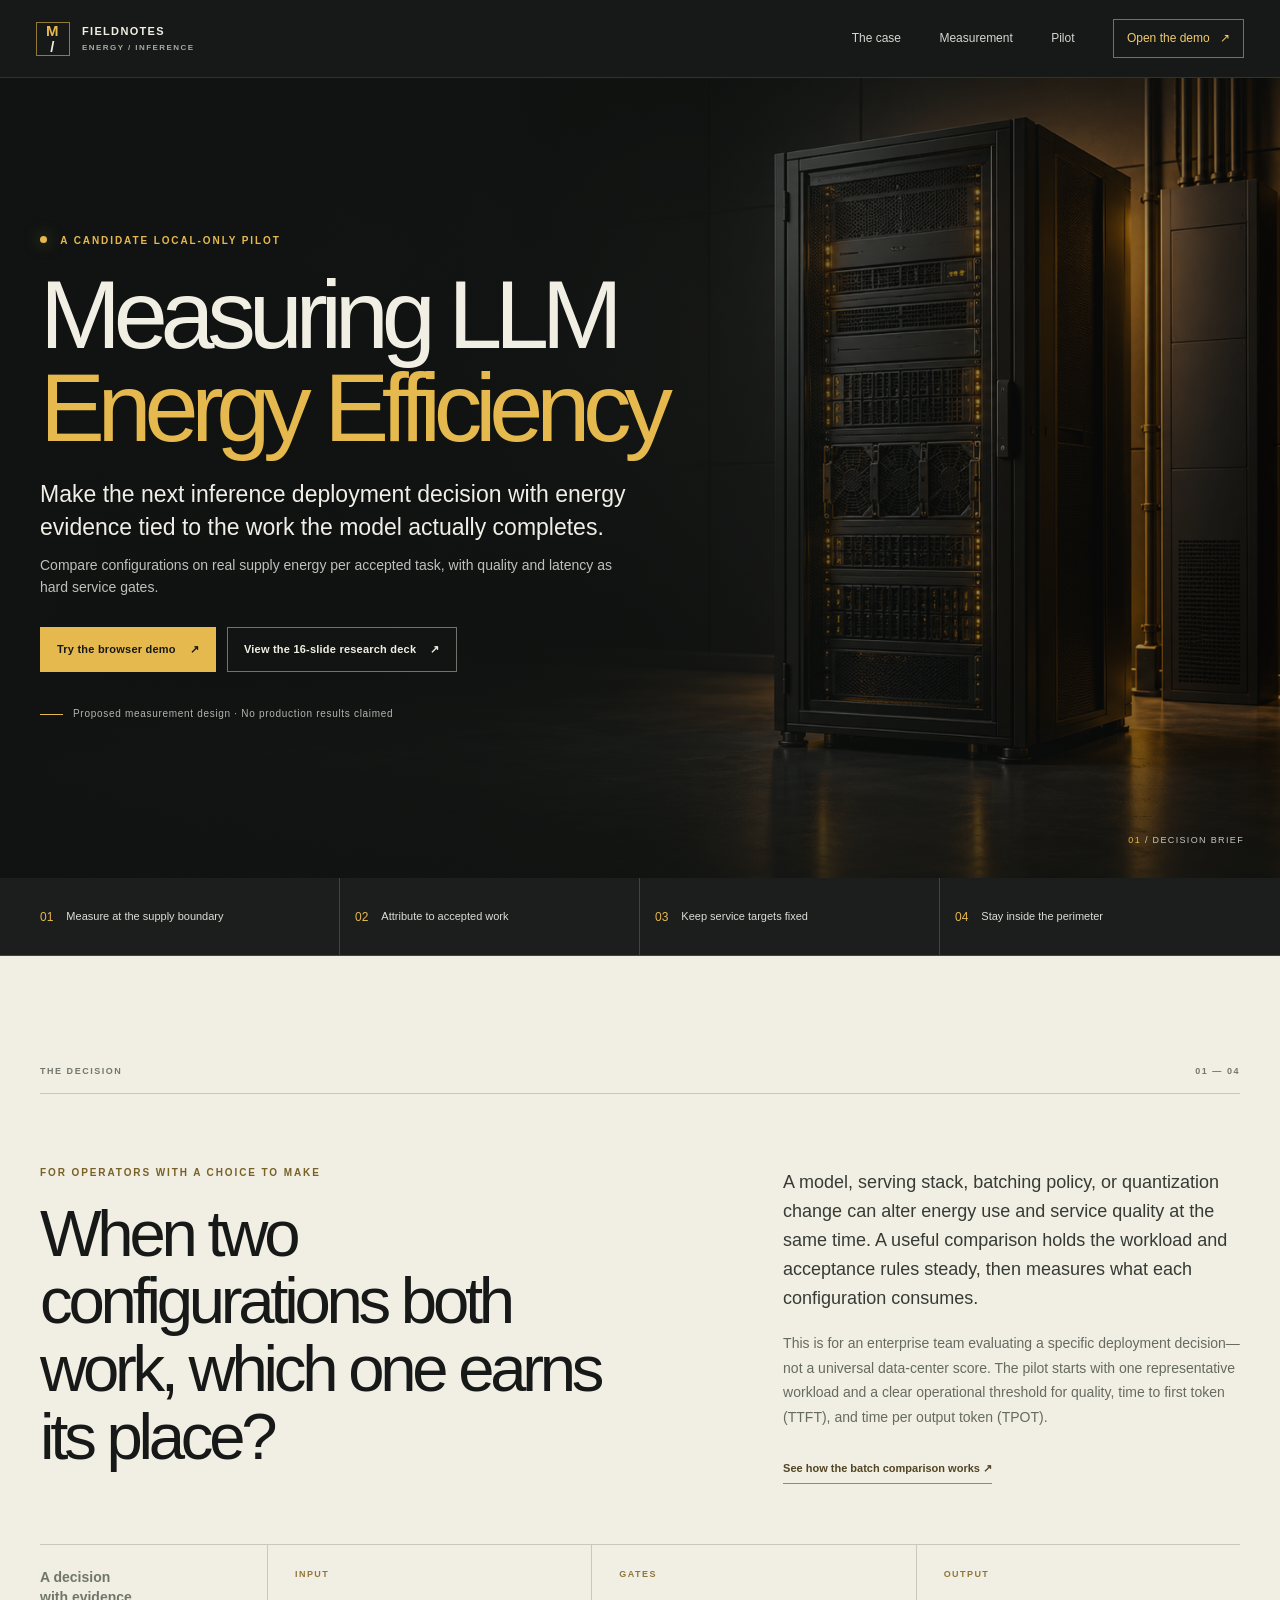
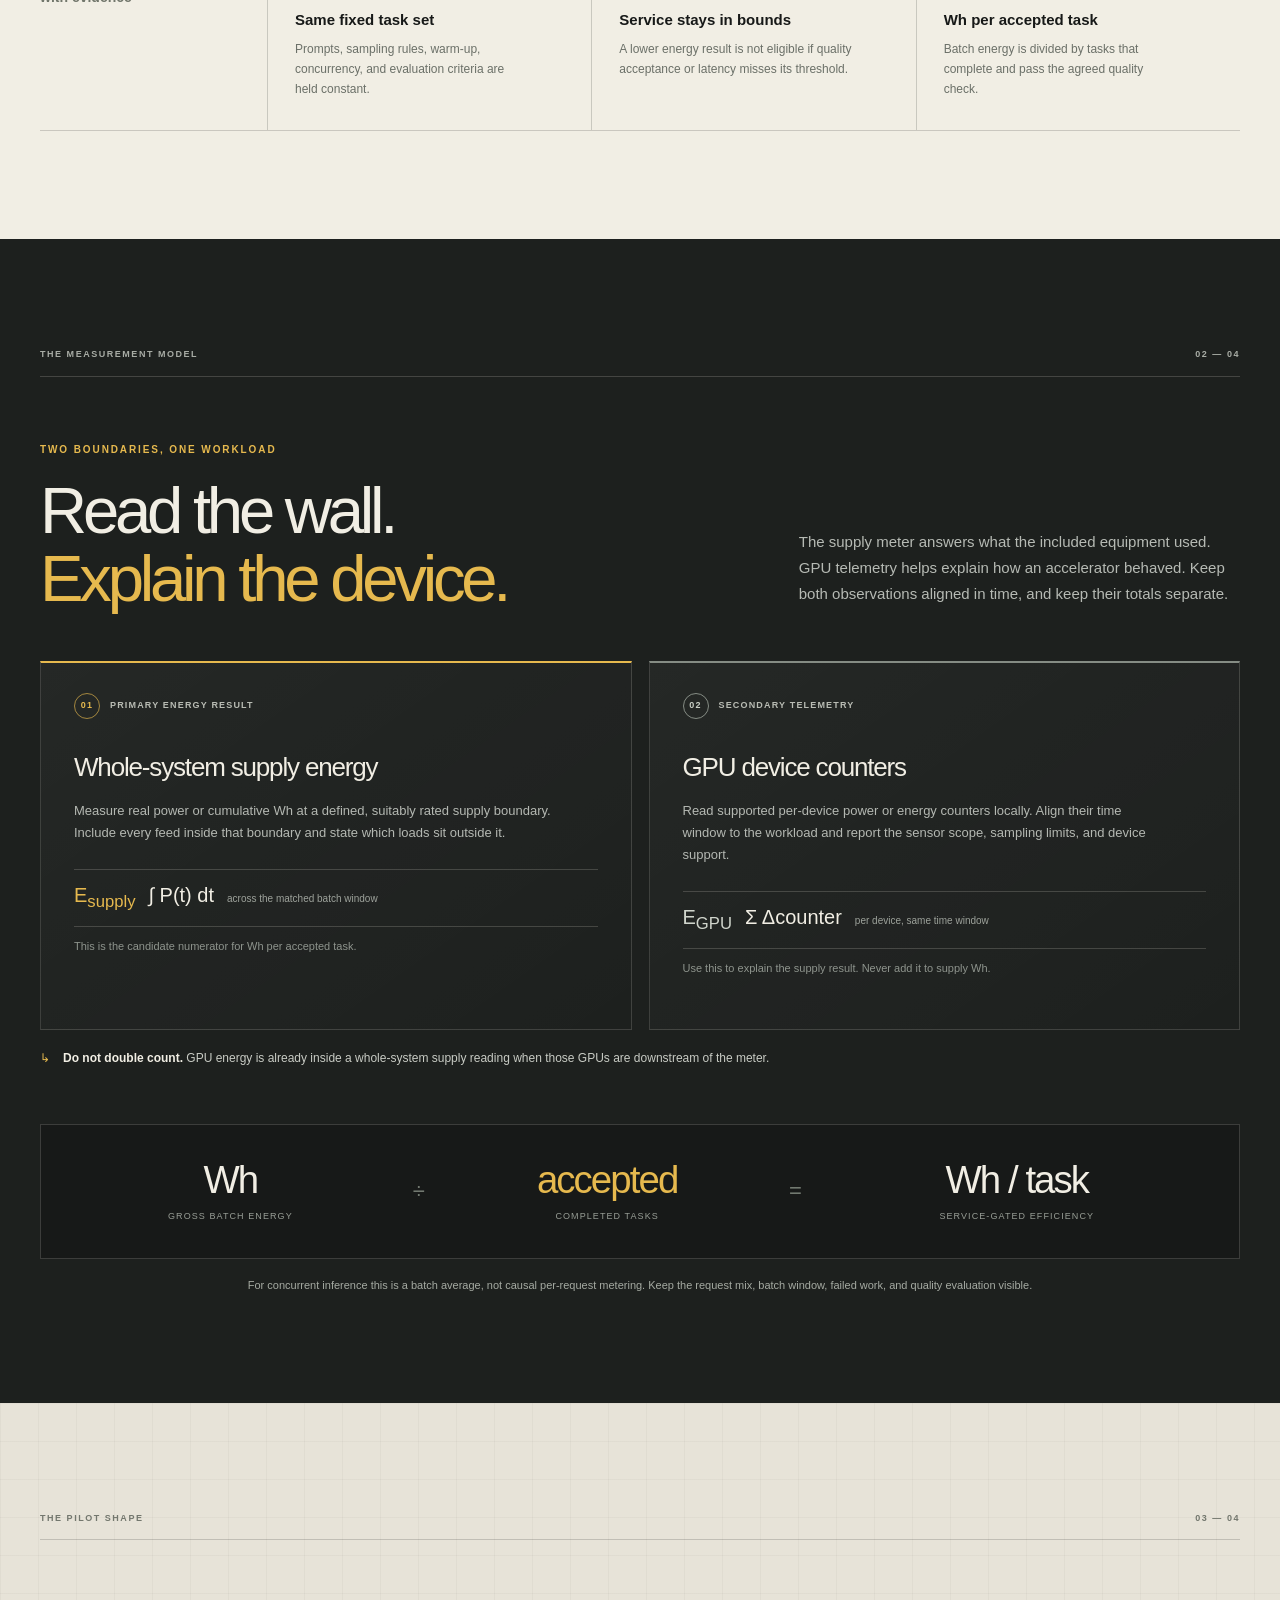
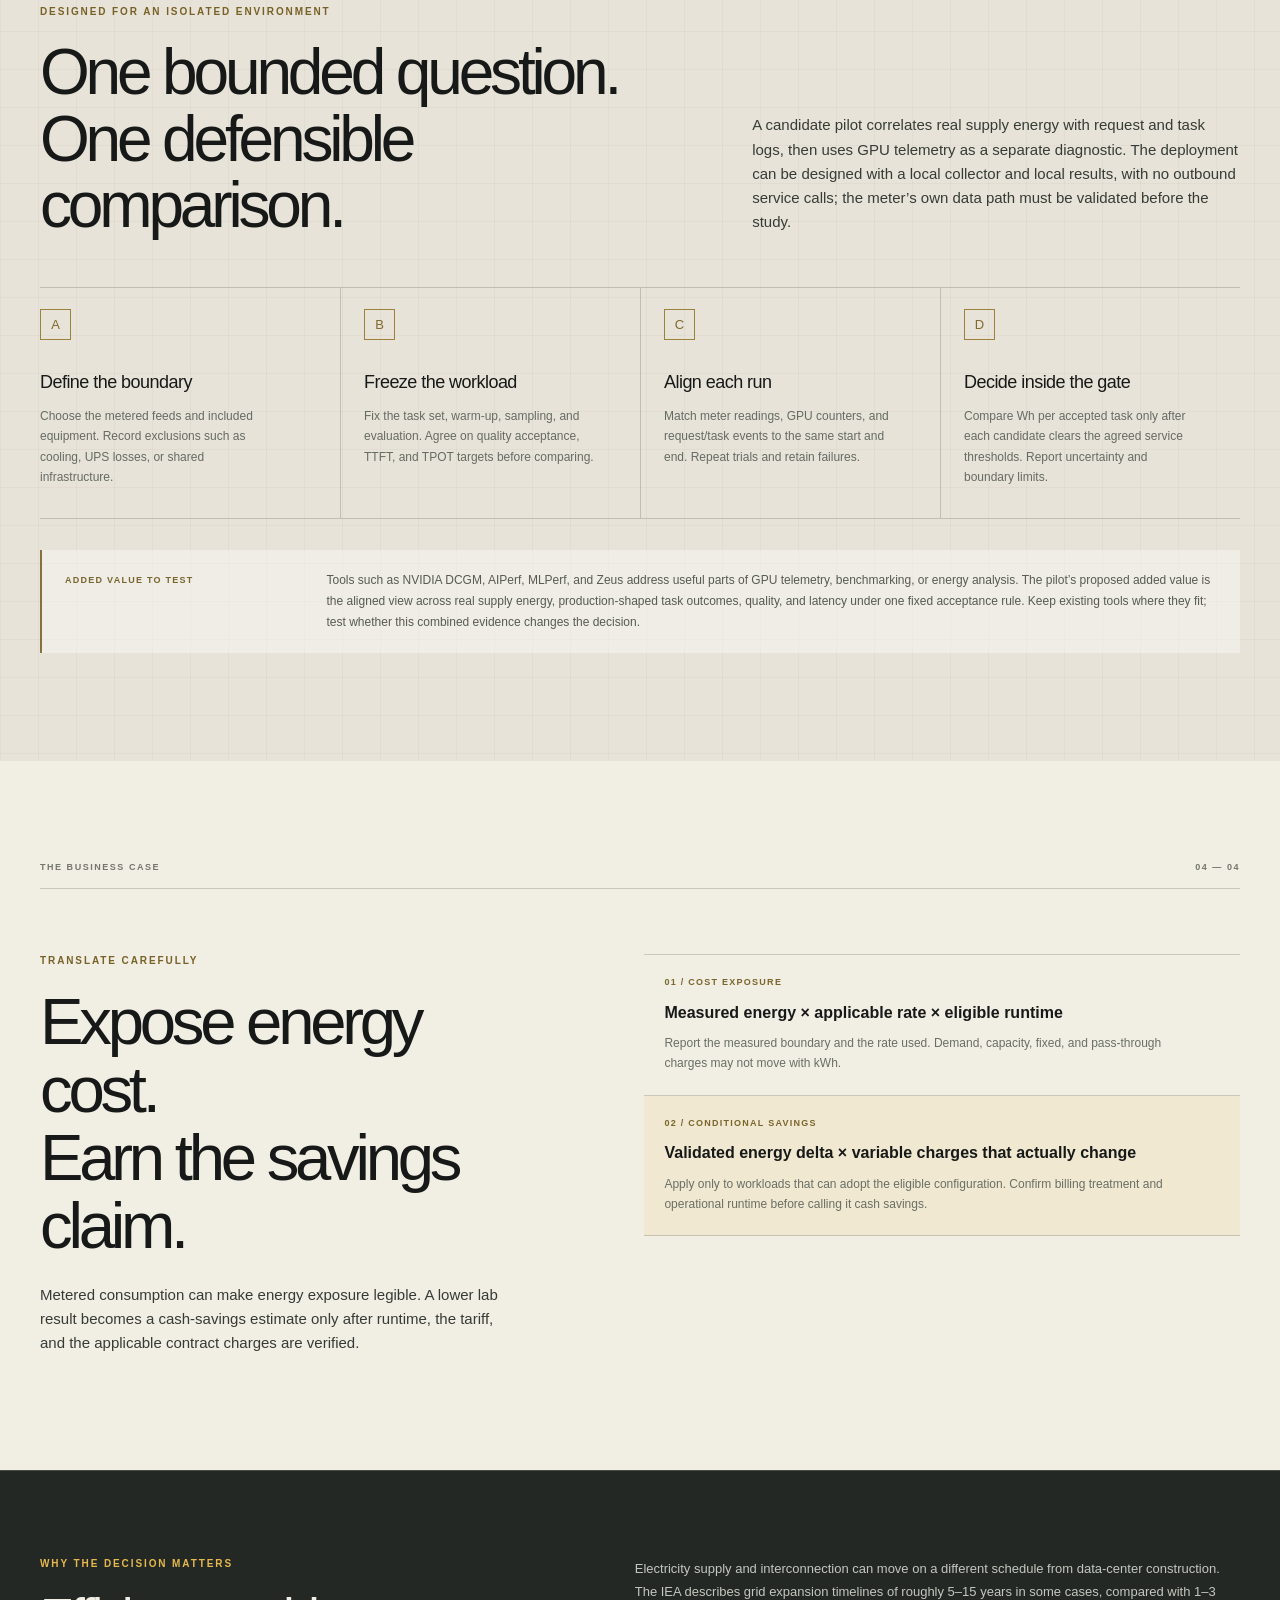
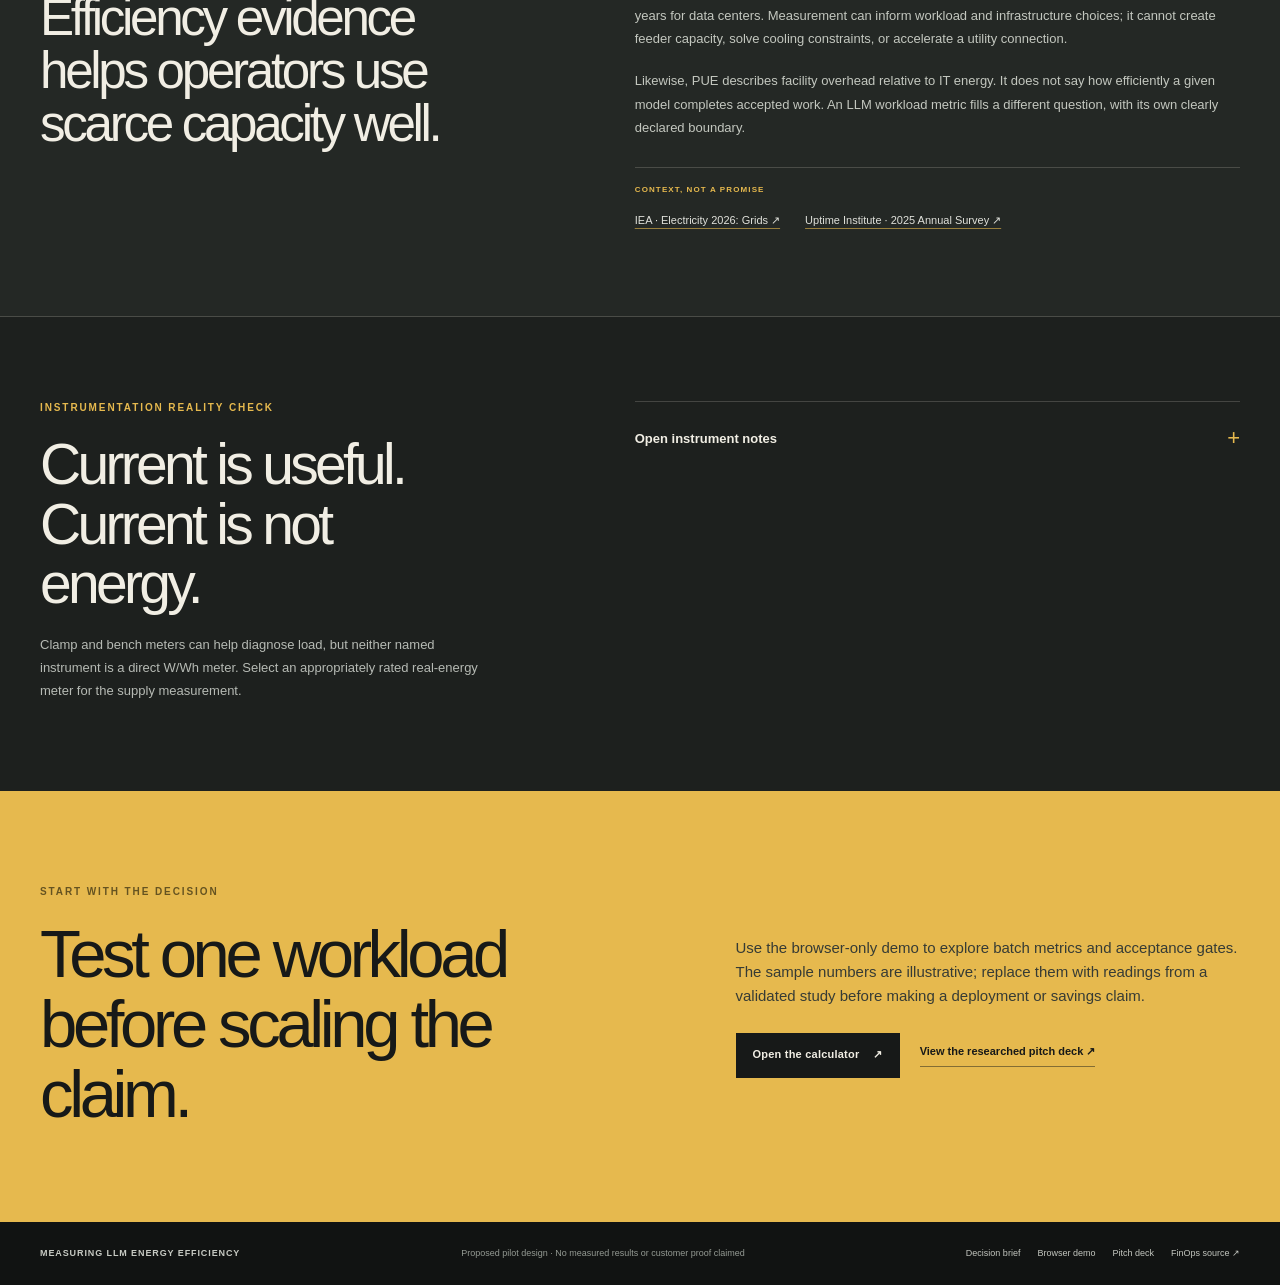
==== index.html @ 5dd00e5a "Publish LLM energy efficiency website and pitch deck" ====
<!doctype html>
<html lang="en">
<head>
  <meta charset="utf-8">
  <meta name="viewport" content="width=device-width, initial-scale=1">
  <meta name="theme-color" content="#171918">
  <meta name="description" content="A proposed local-only pilot to measure LLM energy per accepted task against quality and latency targets.">
  <title>Measuring LLM Energy Efficiency</title>
  <style>
:root {
  color-scheme: dark;
  --ink: #171918;
  --ink-2: #202321;
  --cream: #f1eee4;
  --paper: #e7e3d8;
  --amber: #e6b94e;
  --amber-light: #f1ca6a;
  --muted: #a5aaa4;
  --line: rgba(241, 238, 228, .18);
  --dark-line: rgba(23, 25, 24, .18);
  --body: "Avenir Next", Avenir, "Segoe UI", sans-serif;
  --display: "Avenir Next", Avenir, "Segoe UI", sans-serif;
}
* { box-sizing: border-box; }
html { scroll-behavior: smooth; scroll-padding-top: 82px; }
body { margin: 0; background: var(--ink); color: var(--cream); font: 16px/1.62 var(--body); -webkit-font-smoothing: antialiased; }
a { color: inherit; }
button, input, select { font: inherit; }
button, a { -webkit-tap-highlight-color: transparent; }
::selection { color: var(--ink); background: var(--amber); }
.wrap { width: min(1200px, calc(100% - 72px)); margin-inline: auto; }
.skip-link { position: fixed; z-index: 100; top: 8px; left: 8px; padding: 10px 14px; transform: translateY(-150%); color: var(--ink); background: var(--amber); }
.skip-link:focus { transform: none; }
.site-header { height: 78px; padding: 0 max(36px, calc((100vw - 1320px) / 2)); position: relative; z-index: 5; display: flex; align-items: center; justify-content: space-between; border-bottom: 1px solid rgba(241, 238, 228, .12); background: var(--ink); }
.wordmark { display: inline-flex; gap: 12px; align-items: center; text-decoration: none; font-weight: 750; font-size: 11px; letter-spacing: .12em; line-height: 1.18; }
.wordmark small { display: block; margin-top: 5px; color: var(--muted); font-size: 8px; font-weight: 600; letter-spacing: .18em; }
.wordmark-mark { width: 34px; height: 34px; display: grid; place-items: center; border: 1px solid rgba(230, 185, 78, .6); color: var(--amber); font: 700 15px/1 var(--display); }
.wordmark-mark span { color: var(--cream); }
.main-nav { display: flex; align-items: center; gap: clamp(19px, 3vw, 43px); }
.main-nav a { color: #d4d6d0; text-decoration: none; font-size: 12px; transition: color .18s ease; }
.main-nav a:hover, .main-nav a:focus-visible { color: var(--amber-light); }
.main-nav .nav-cta { padding: 9px 13px; border: 1px solid rgba(230, 185, 78, .55); color: var(--amber-light); }
.main-nav .nav-cta span { padding-left: 7px; }
.hero { min-height: 690px; height: min(800px, calc(100svh - 78px)); position: relative; overflow: hidden; display: flex; align-items: center; background: #111412; }
.hero-image, .hero-shade { position: absolute; inset: 0; }
.hero-image { background: url("[data-uri]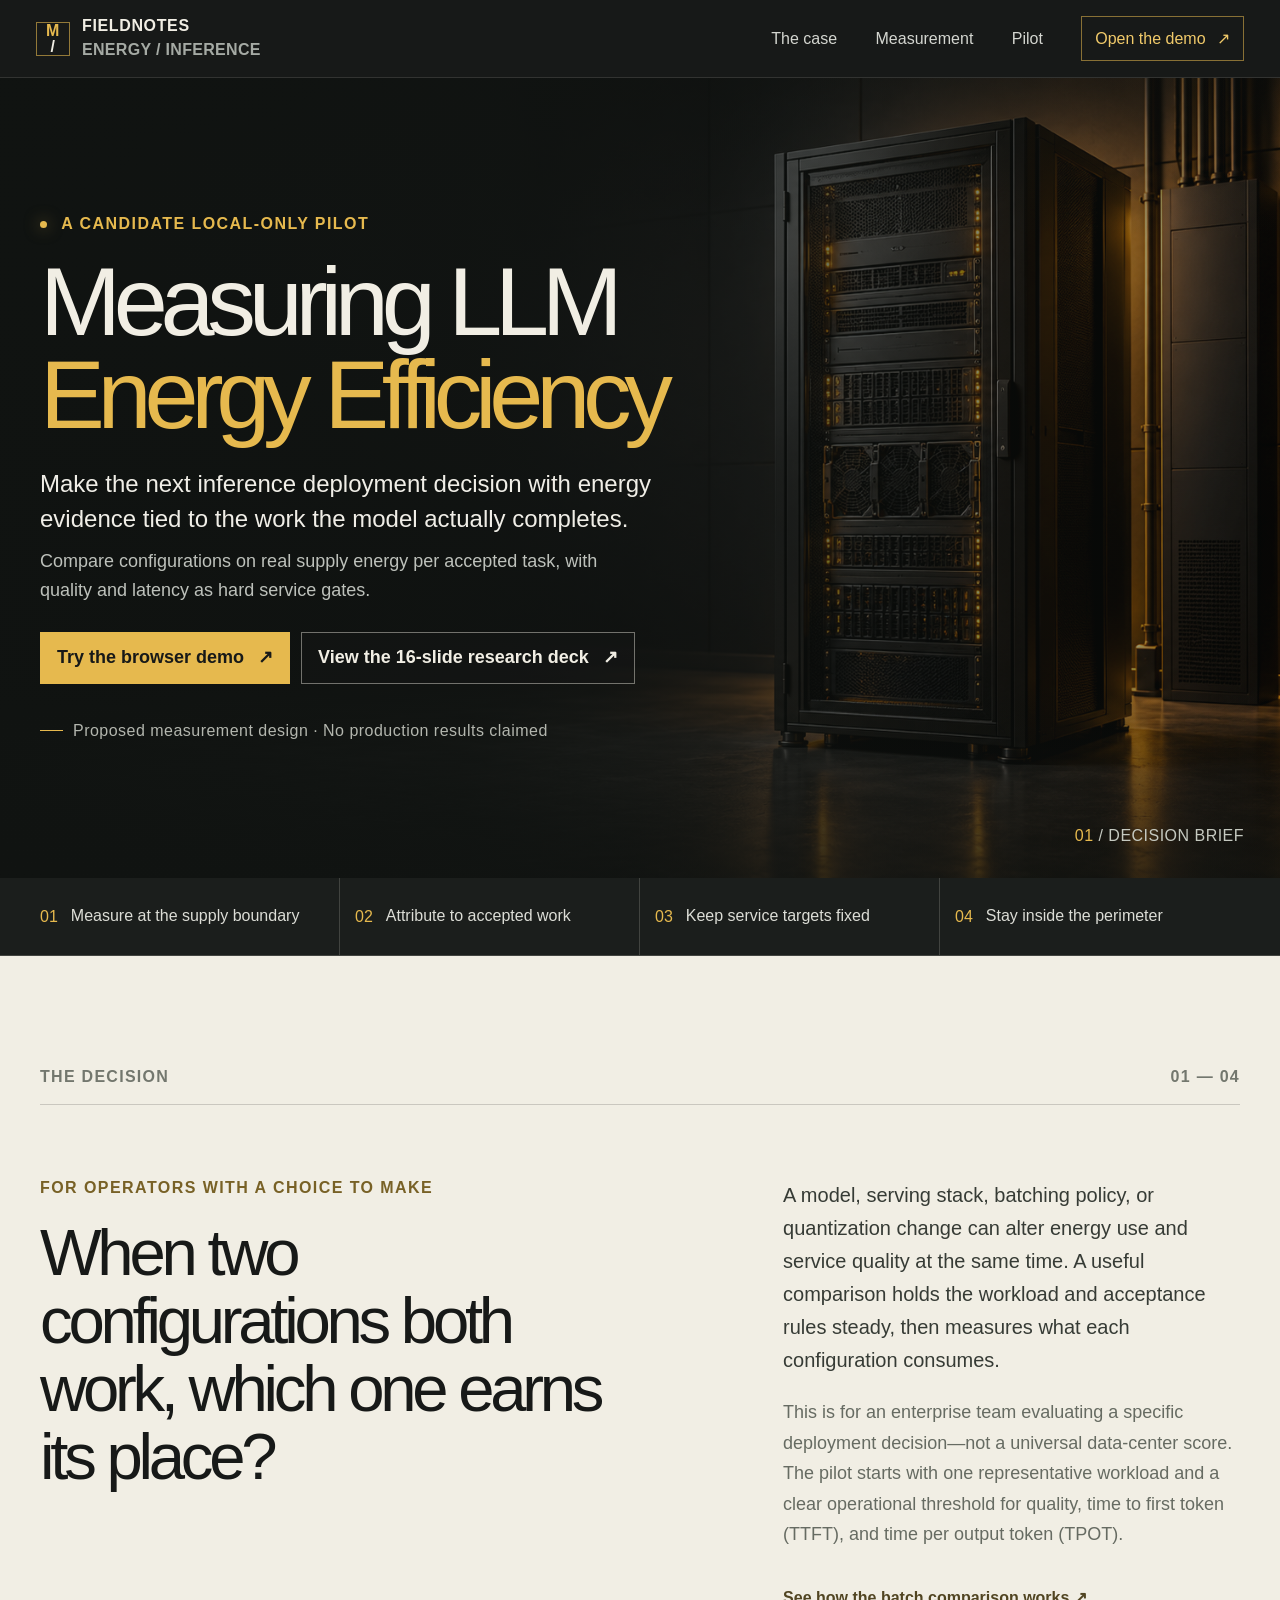
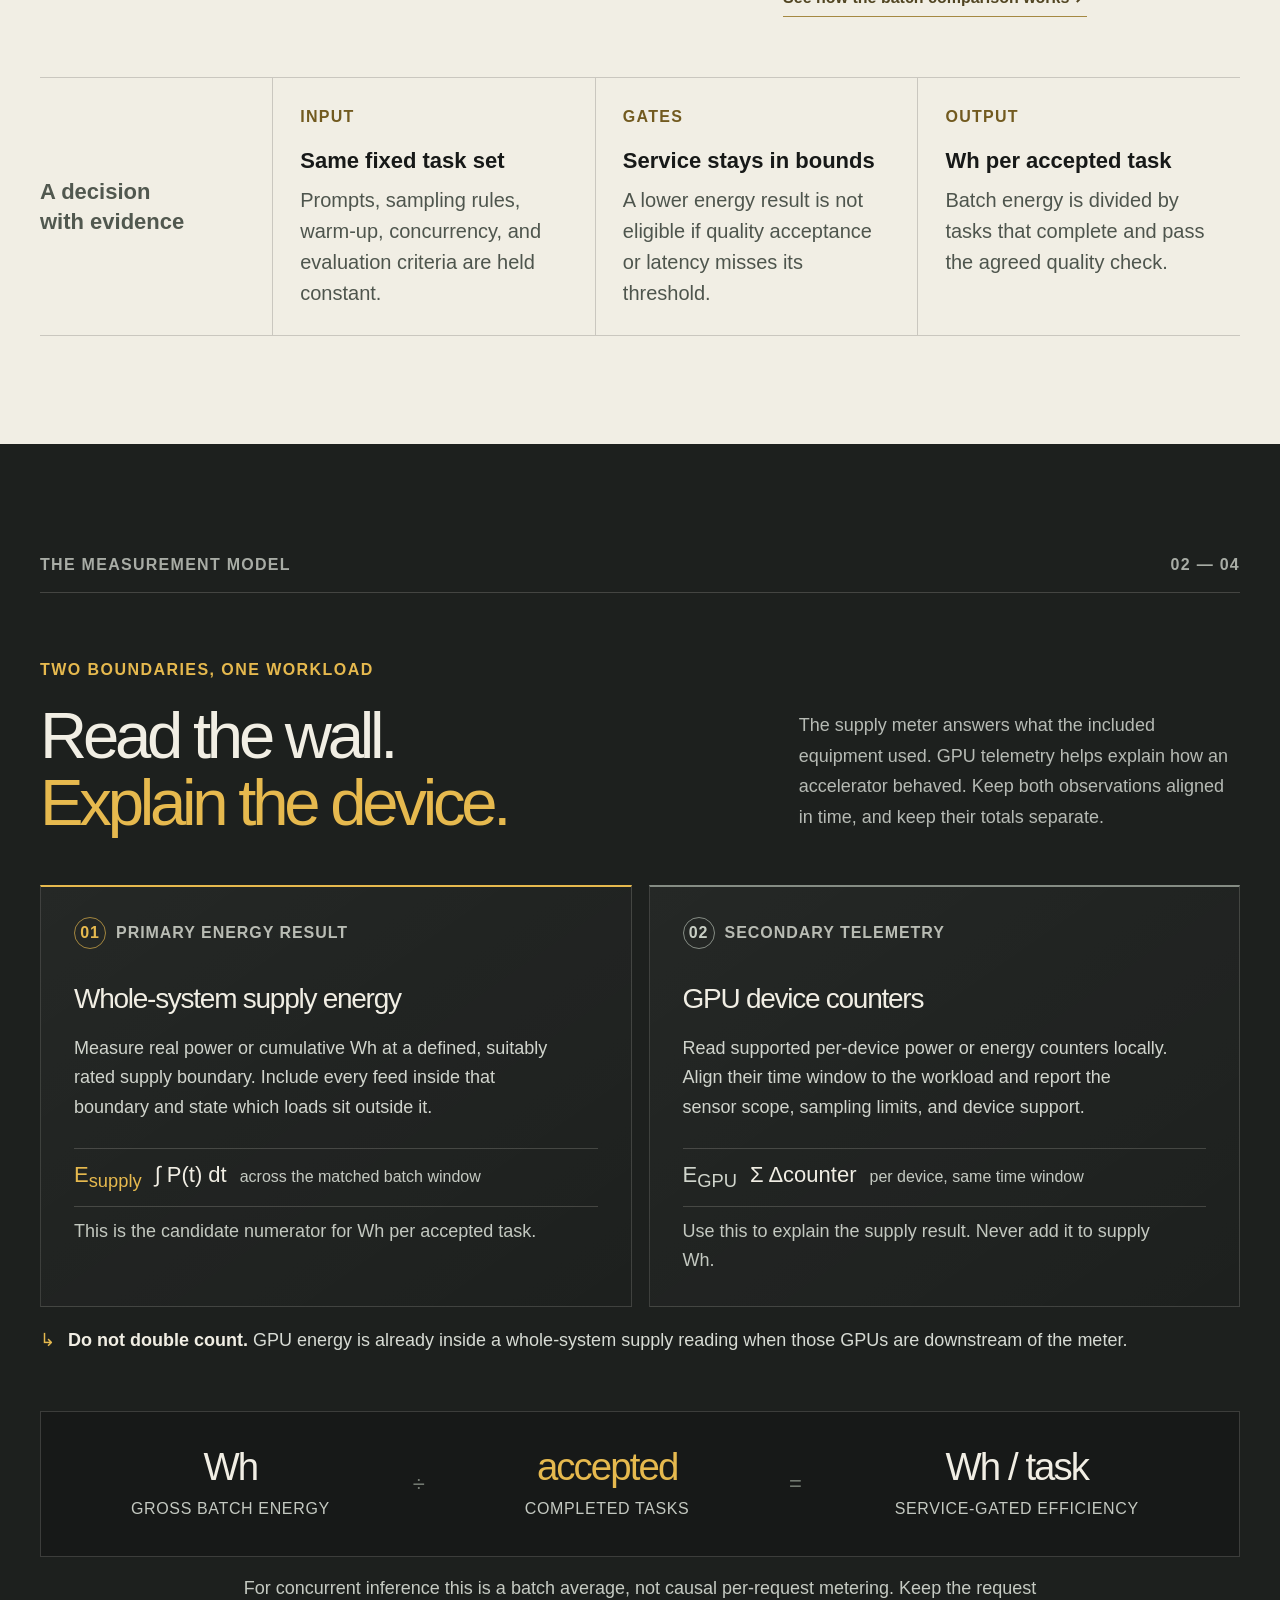
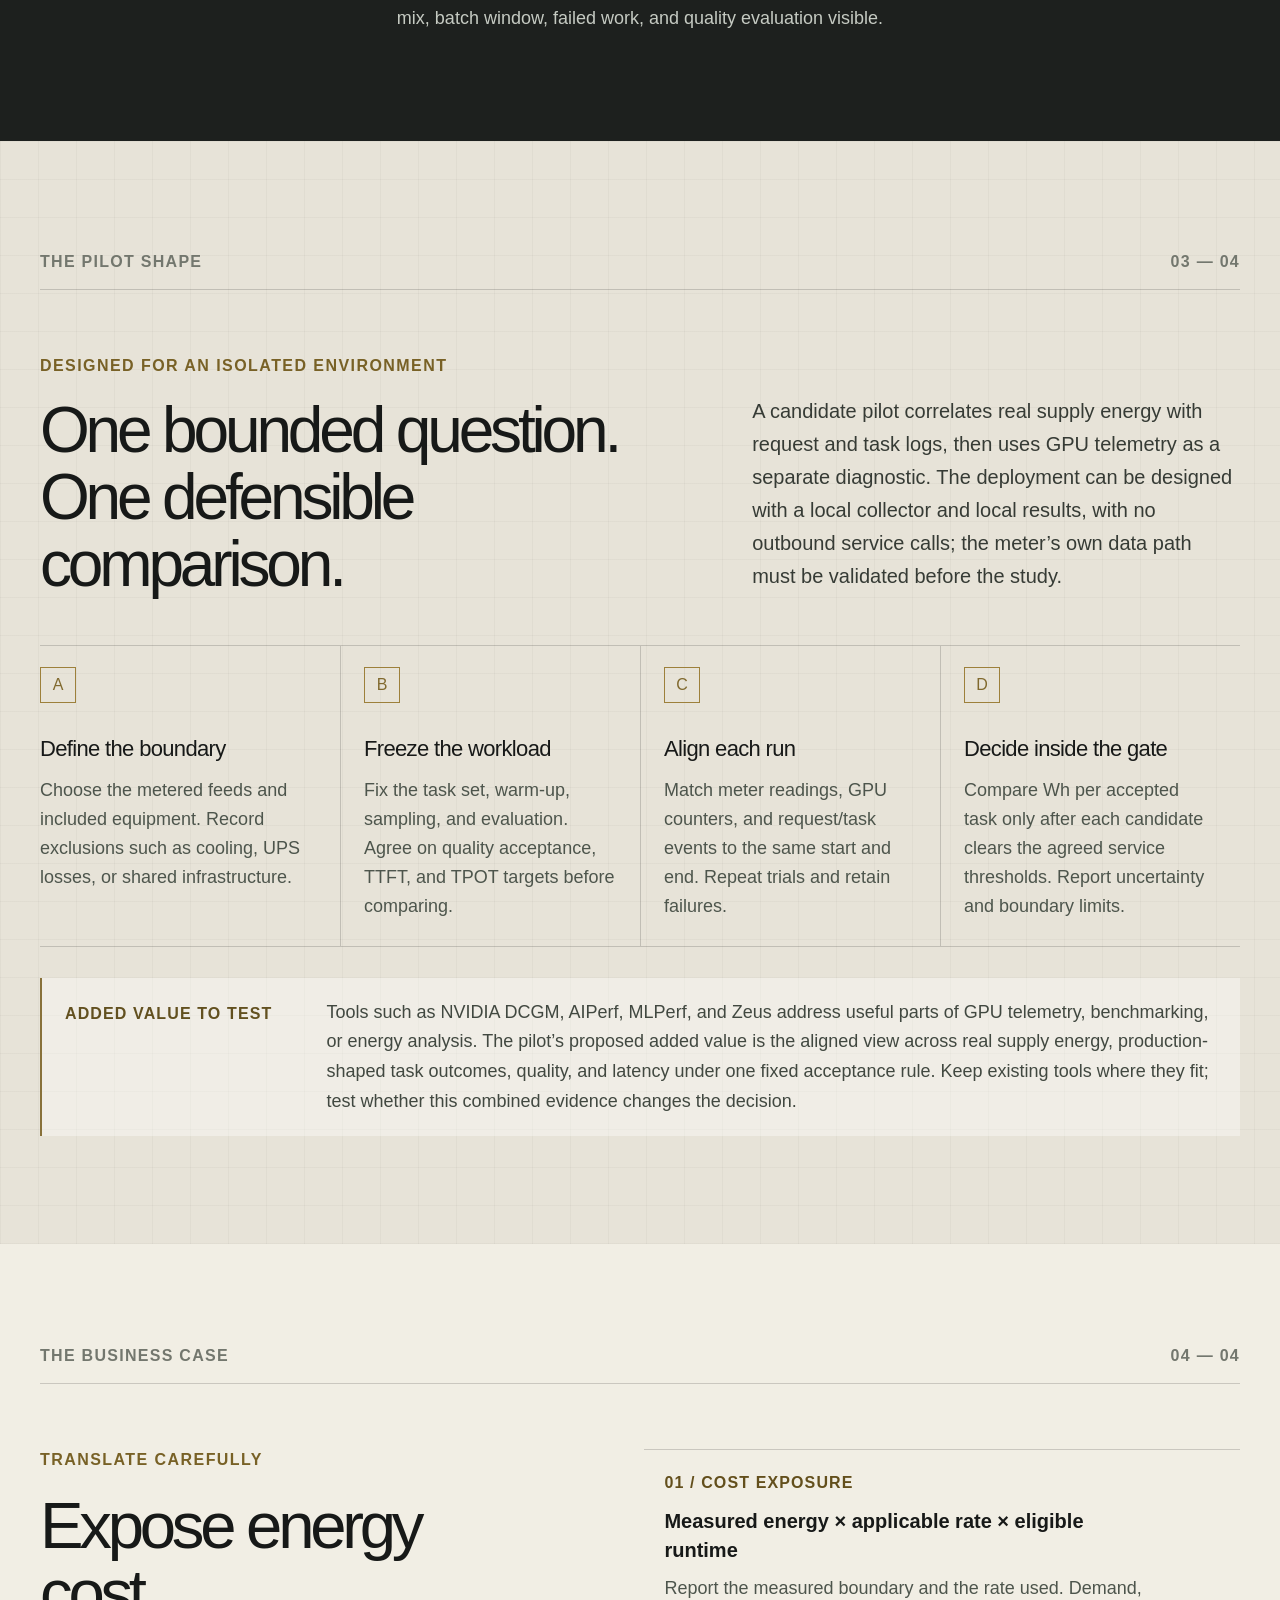
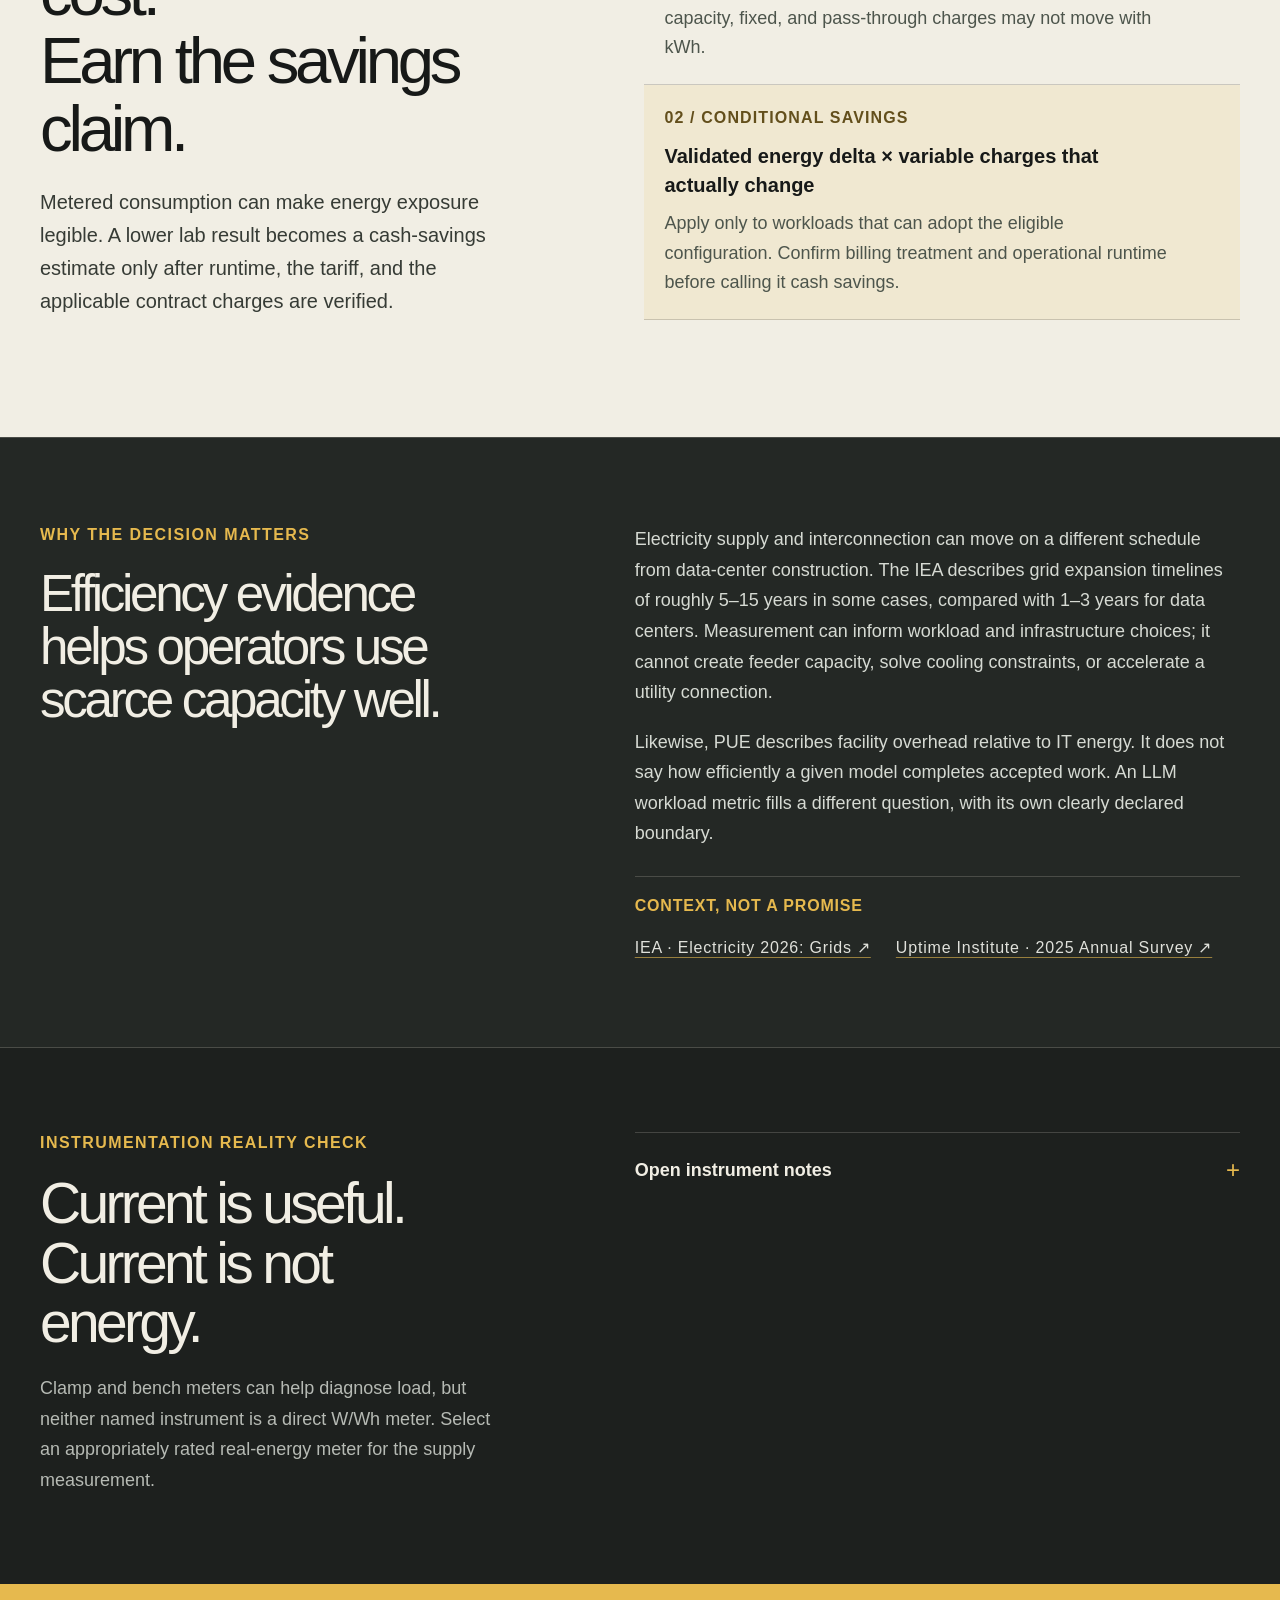
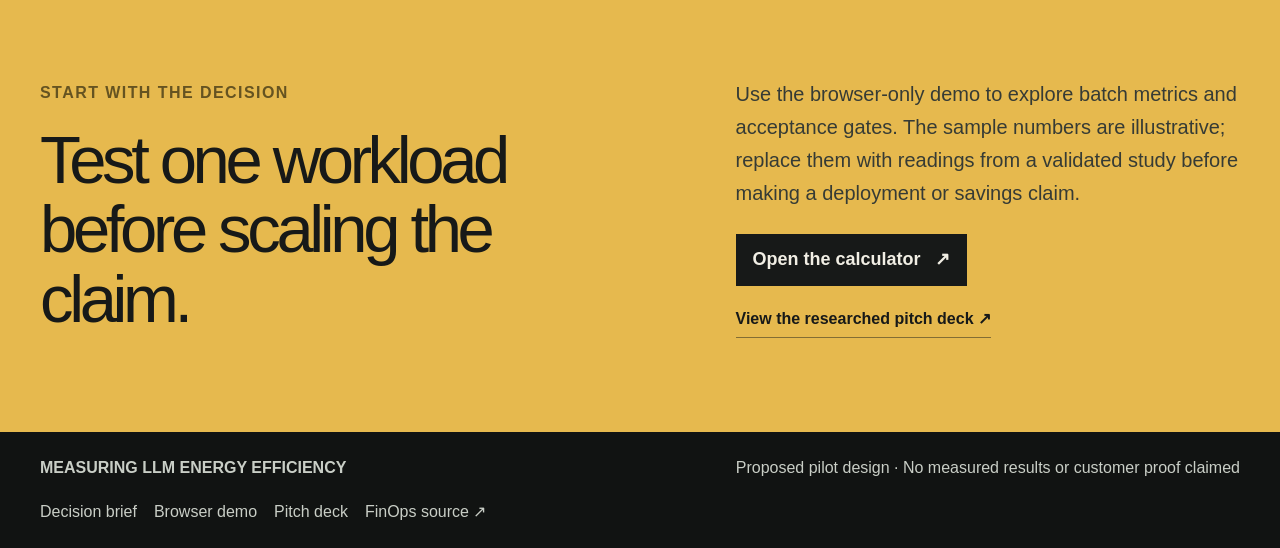
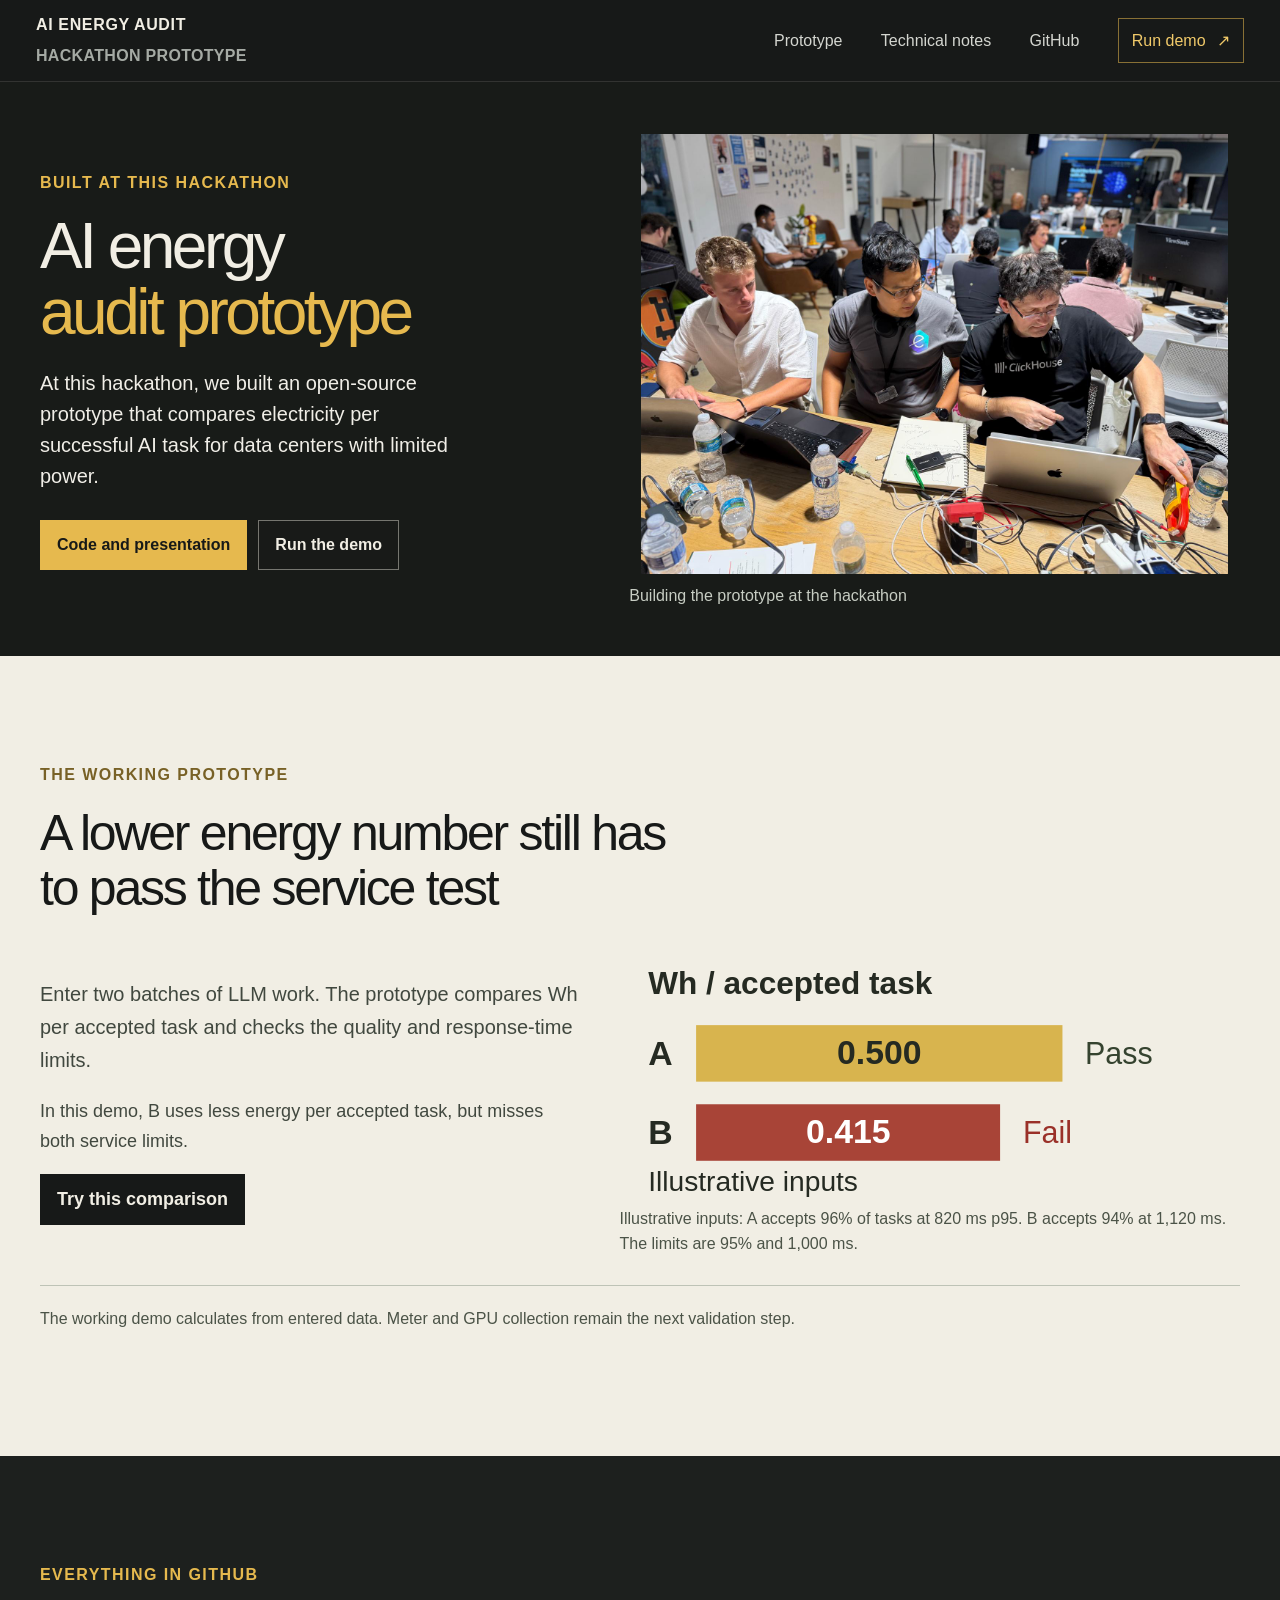
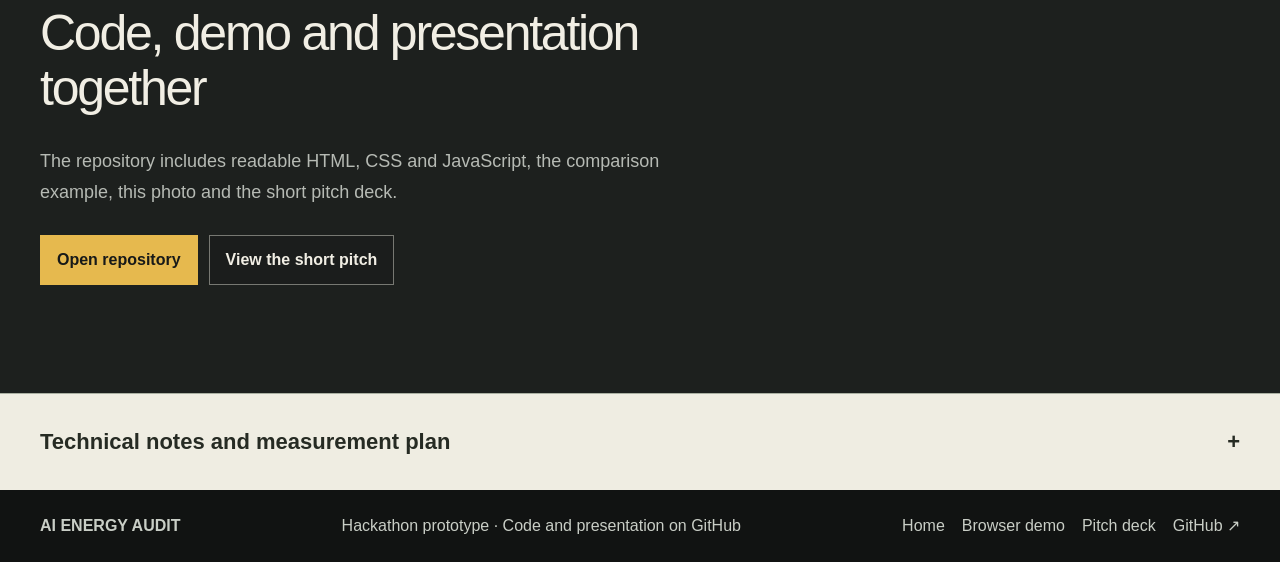
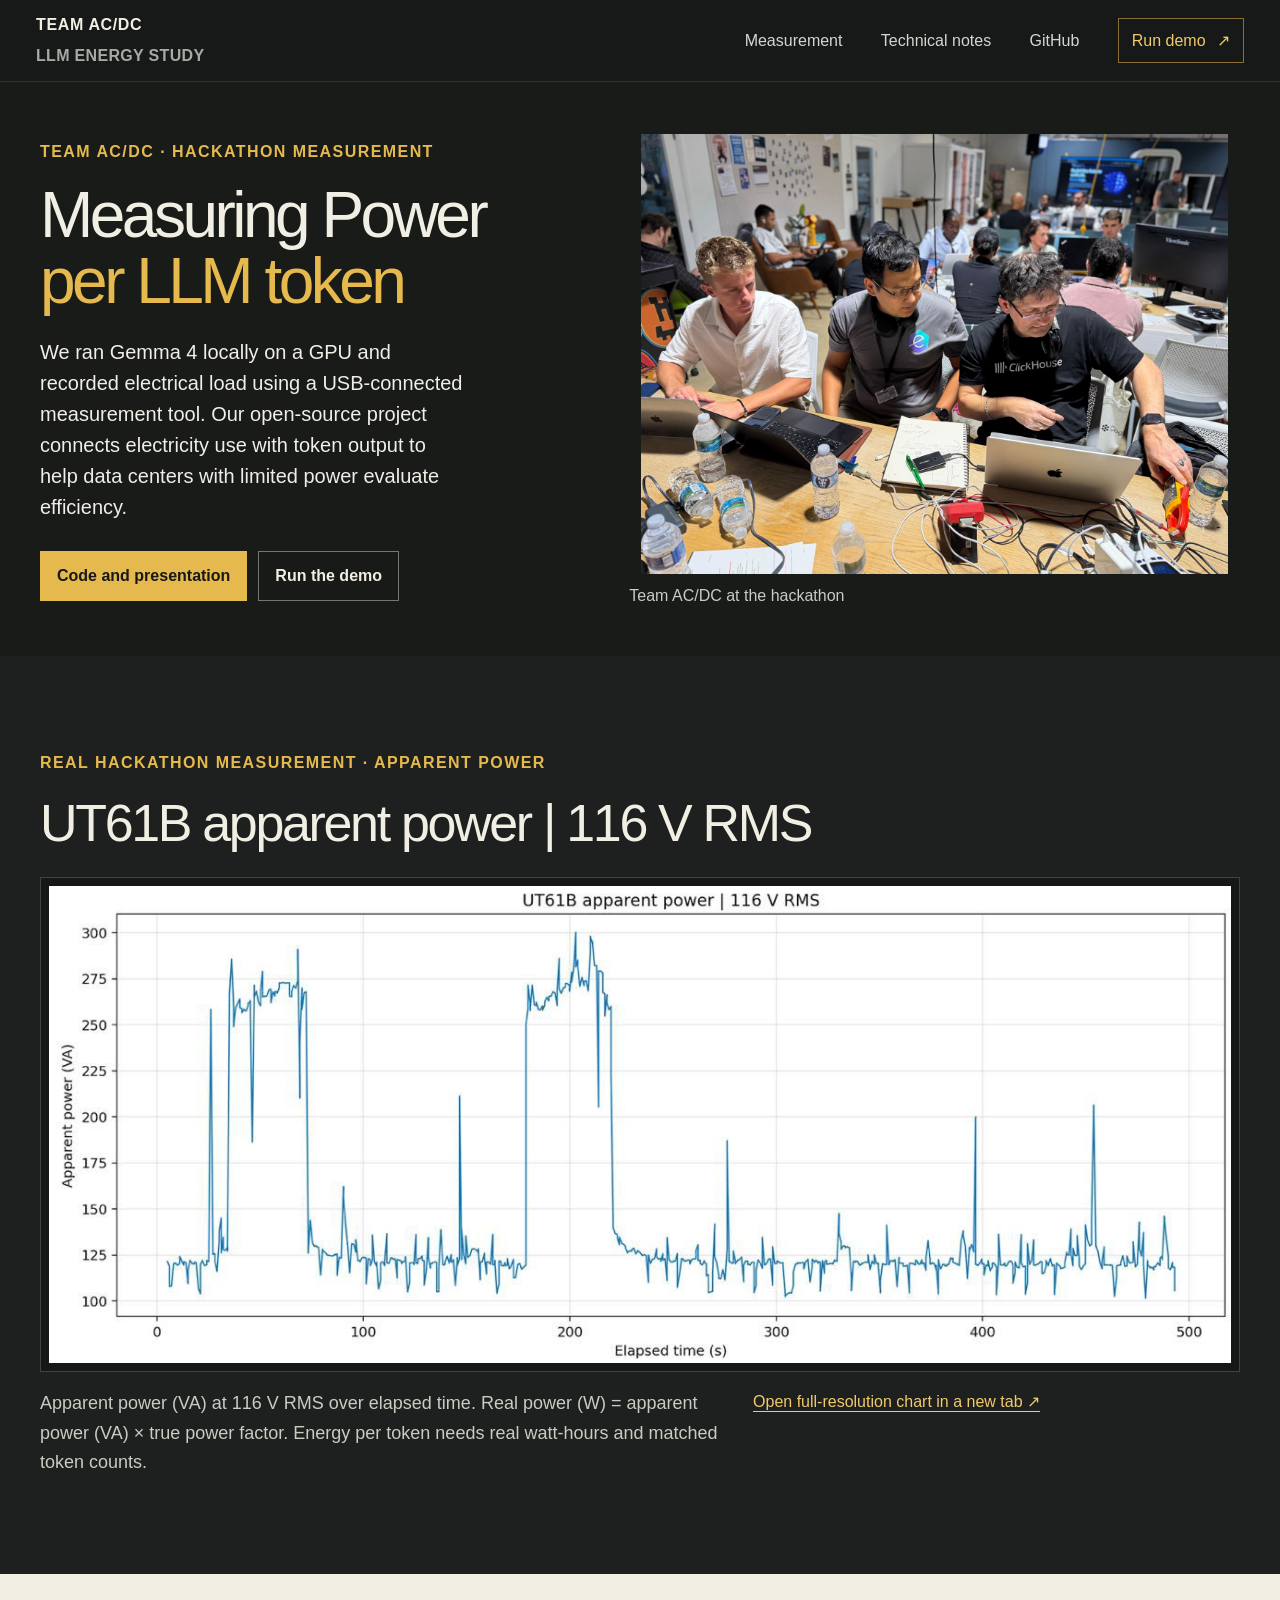
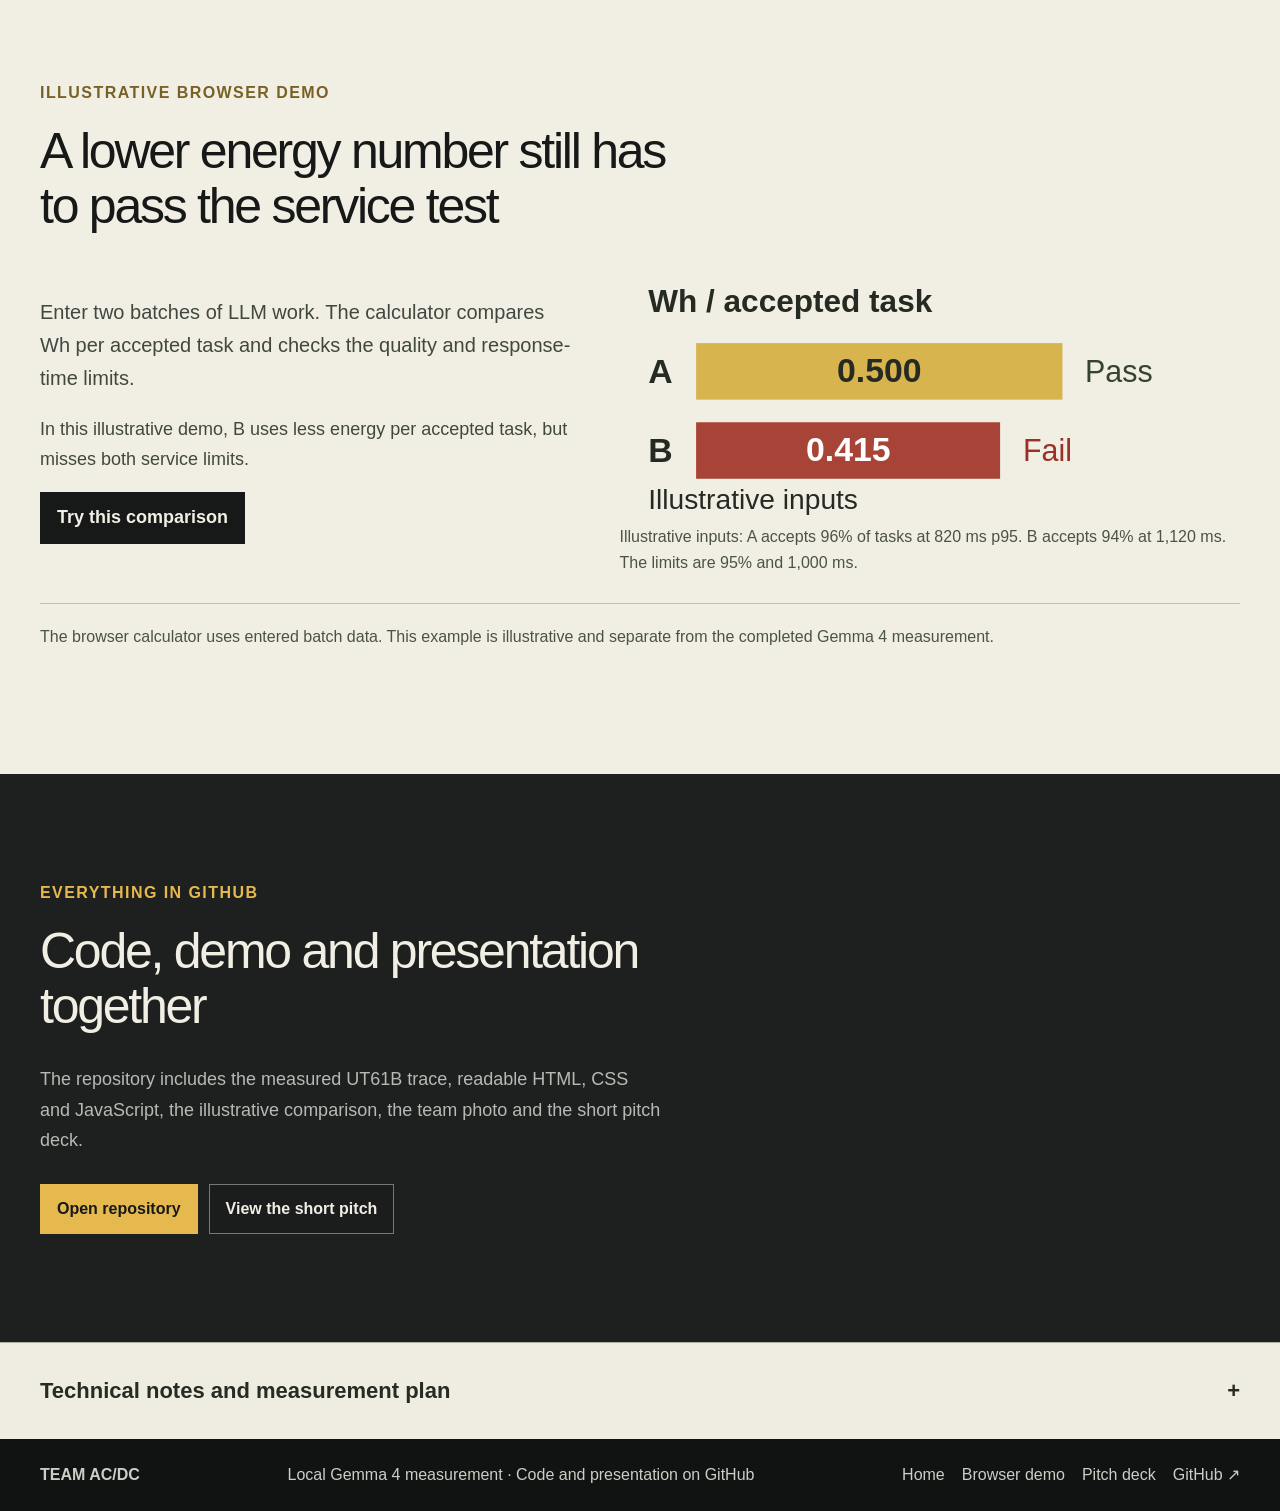
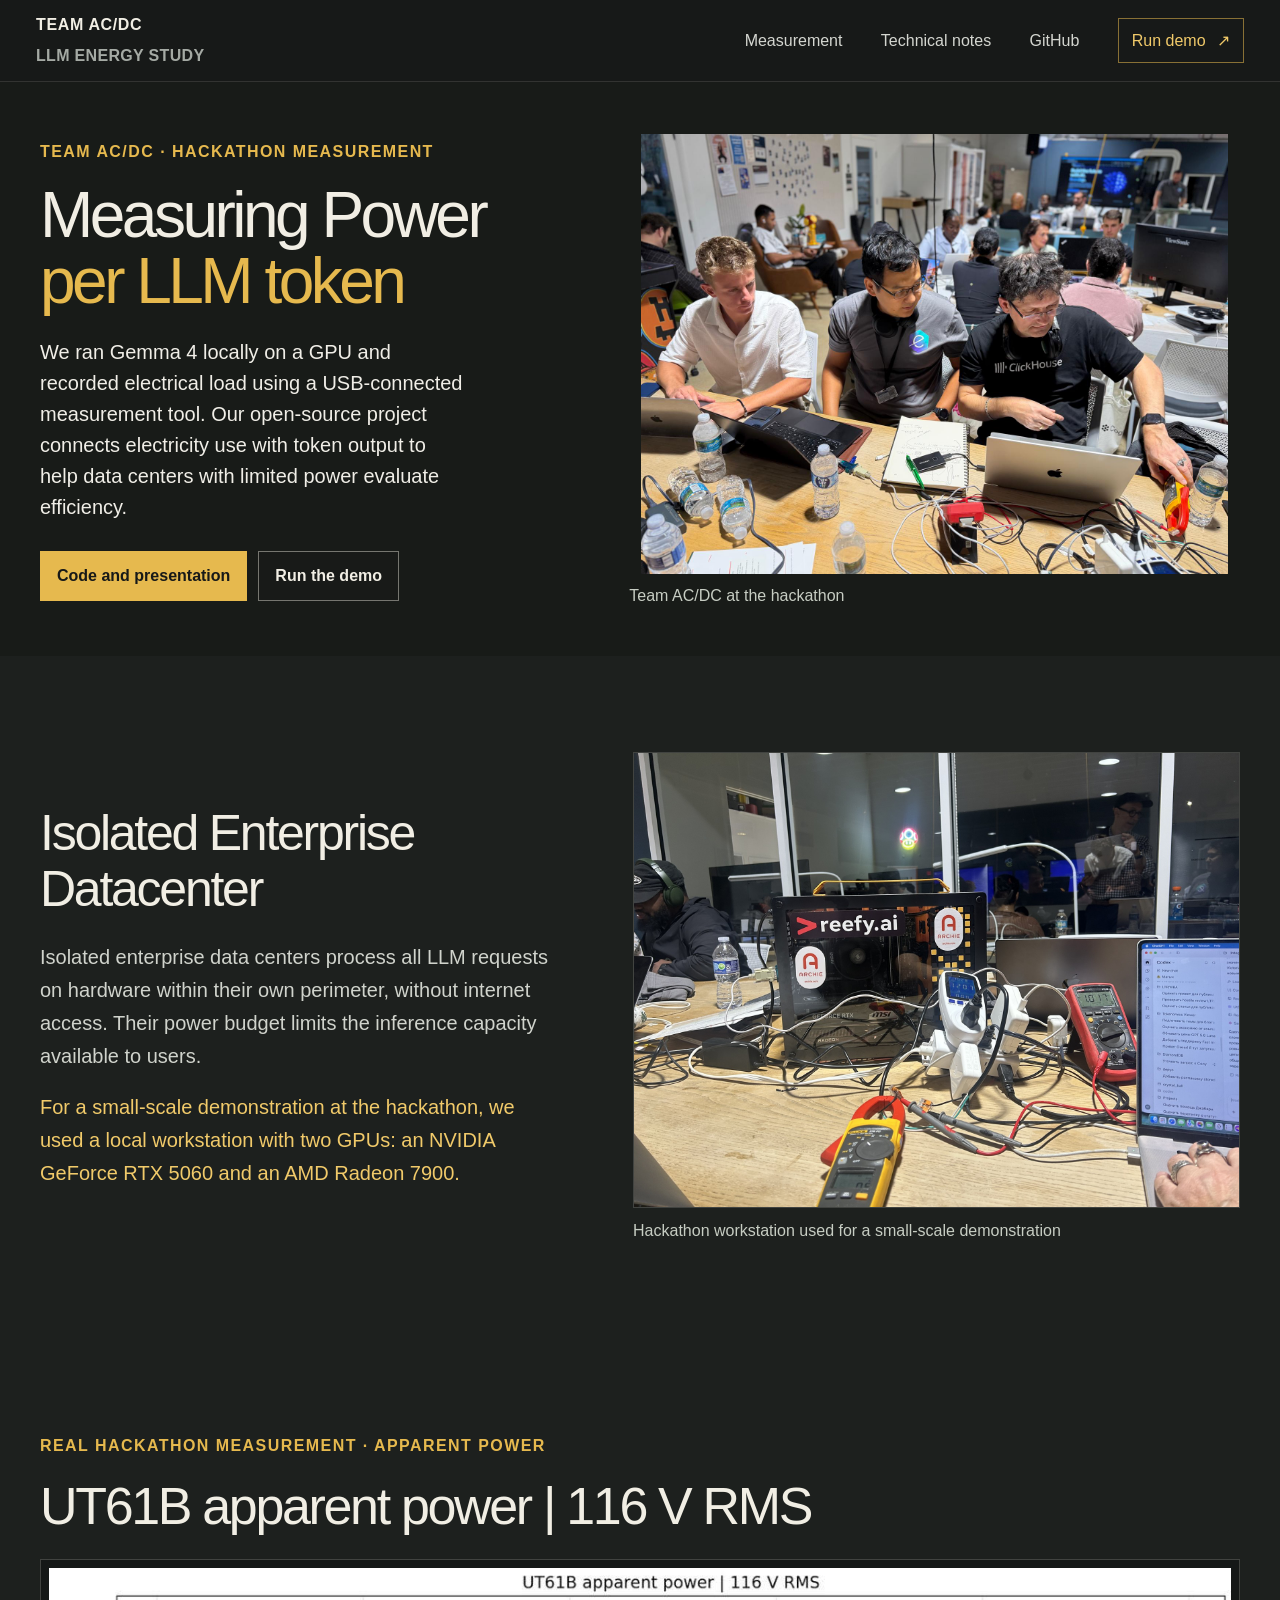
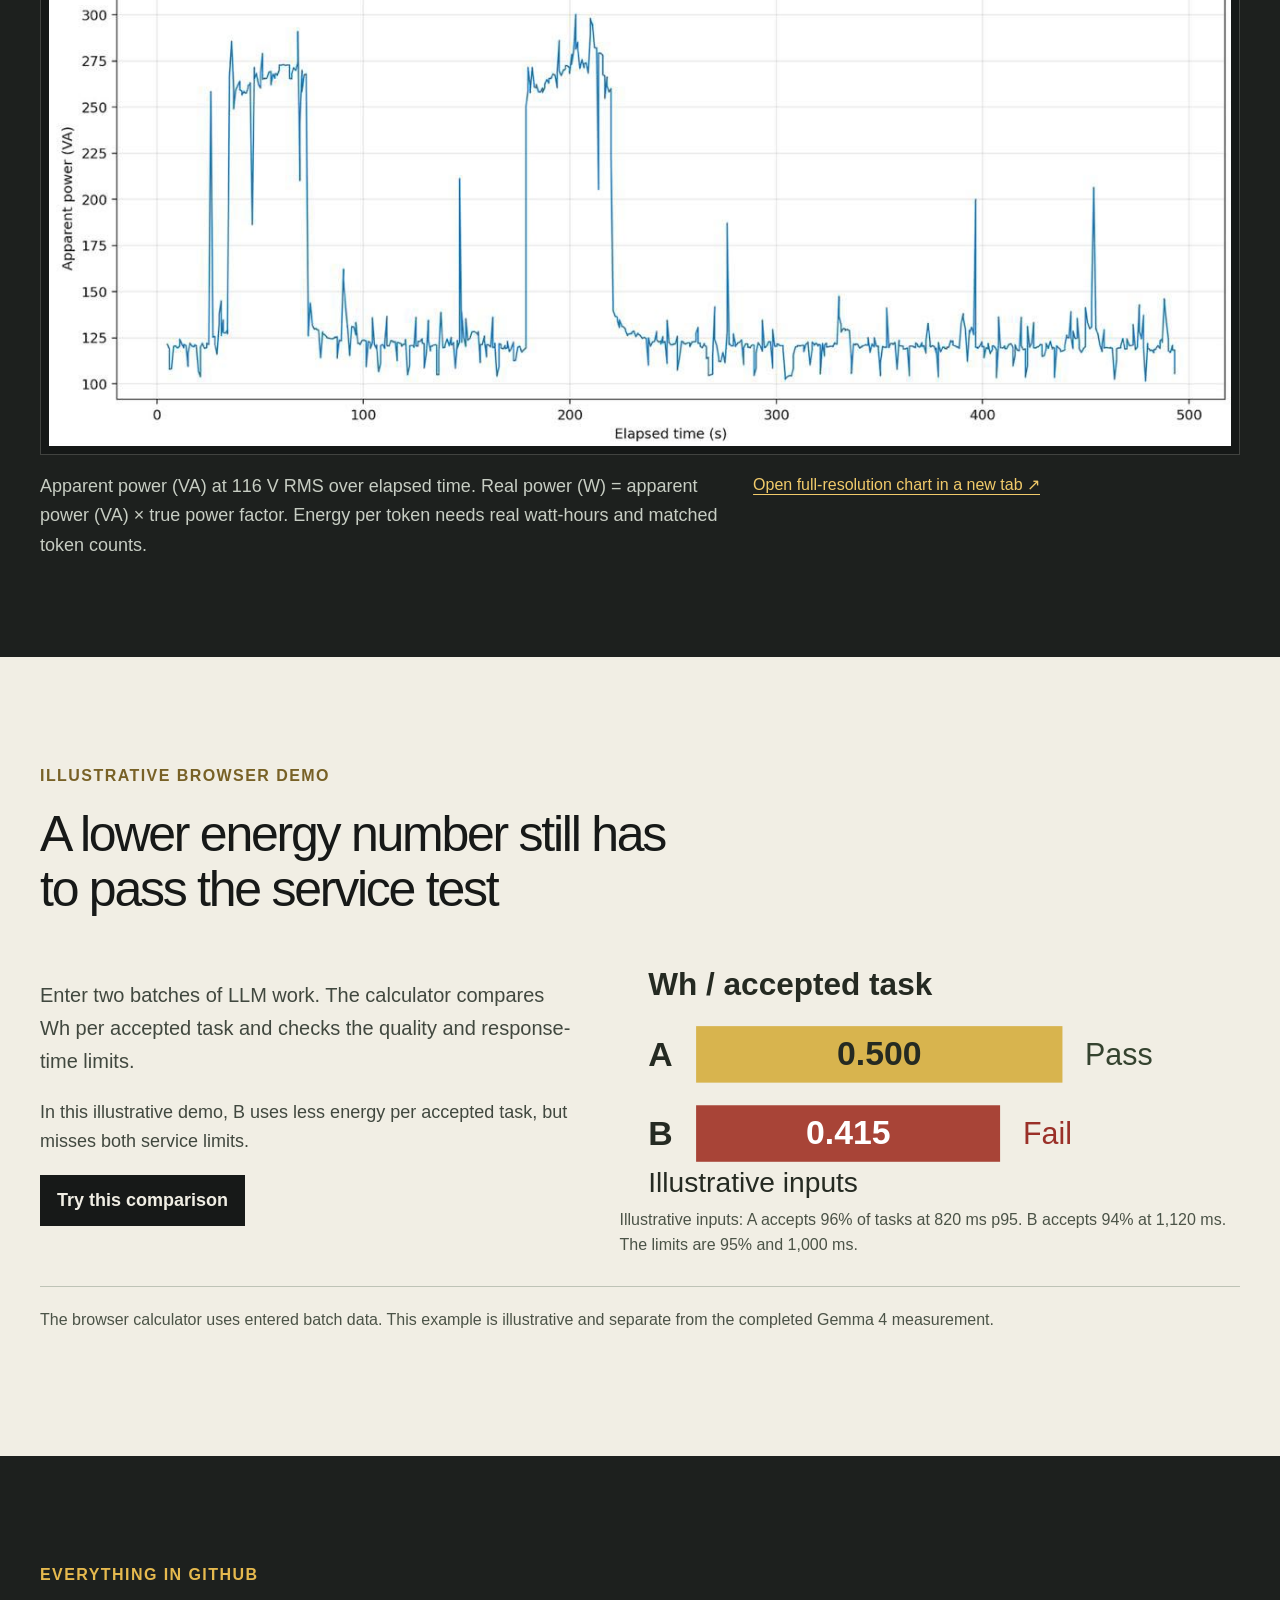
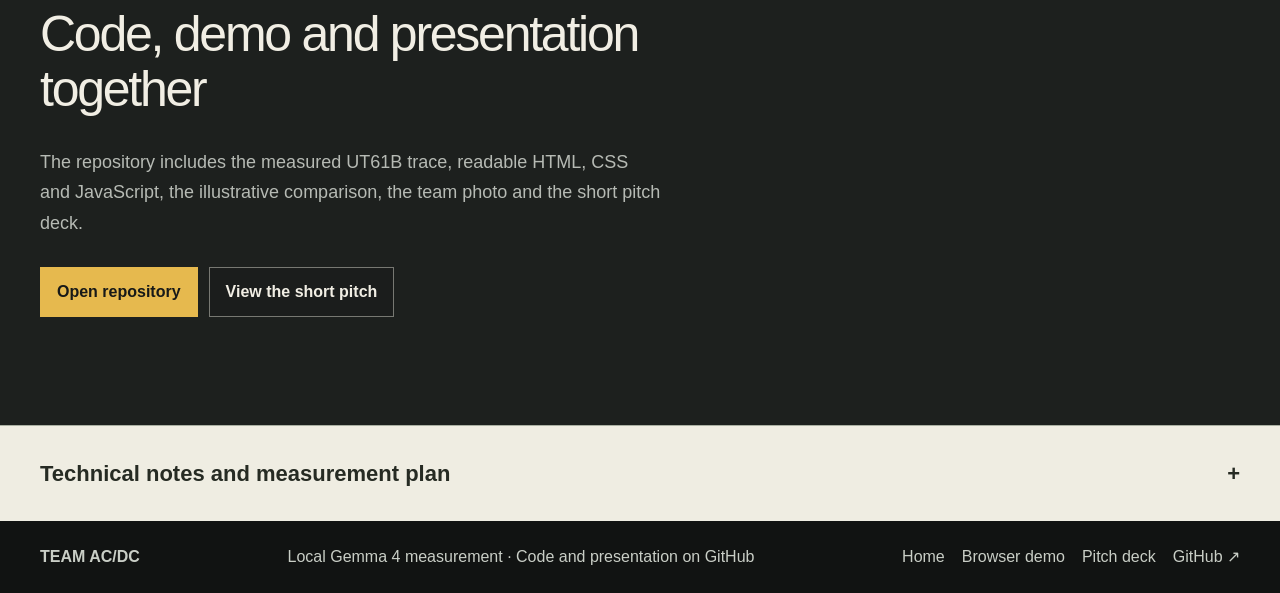
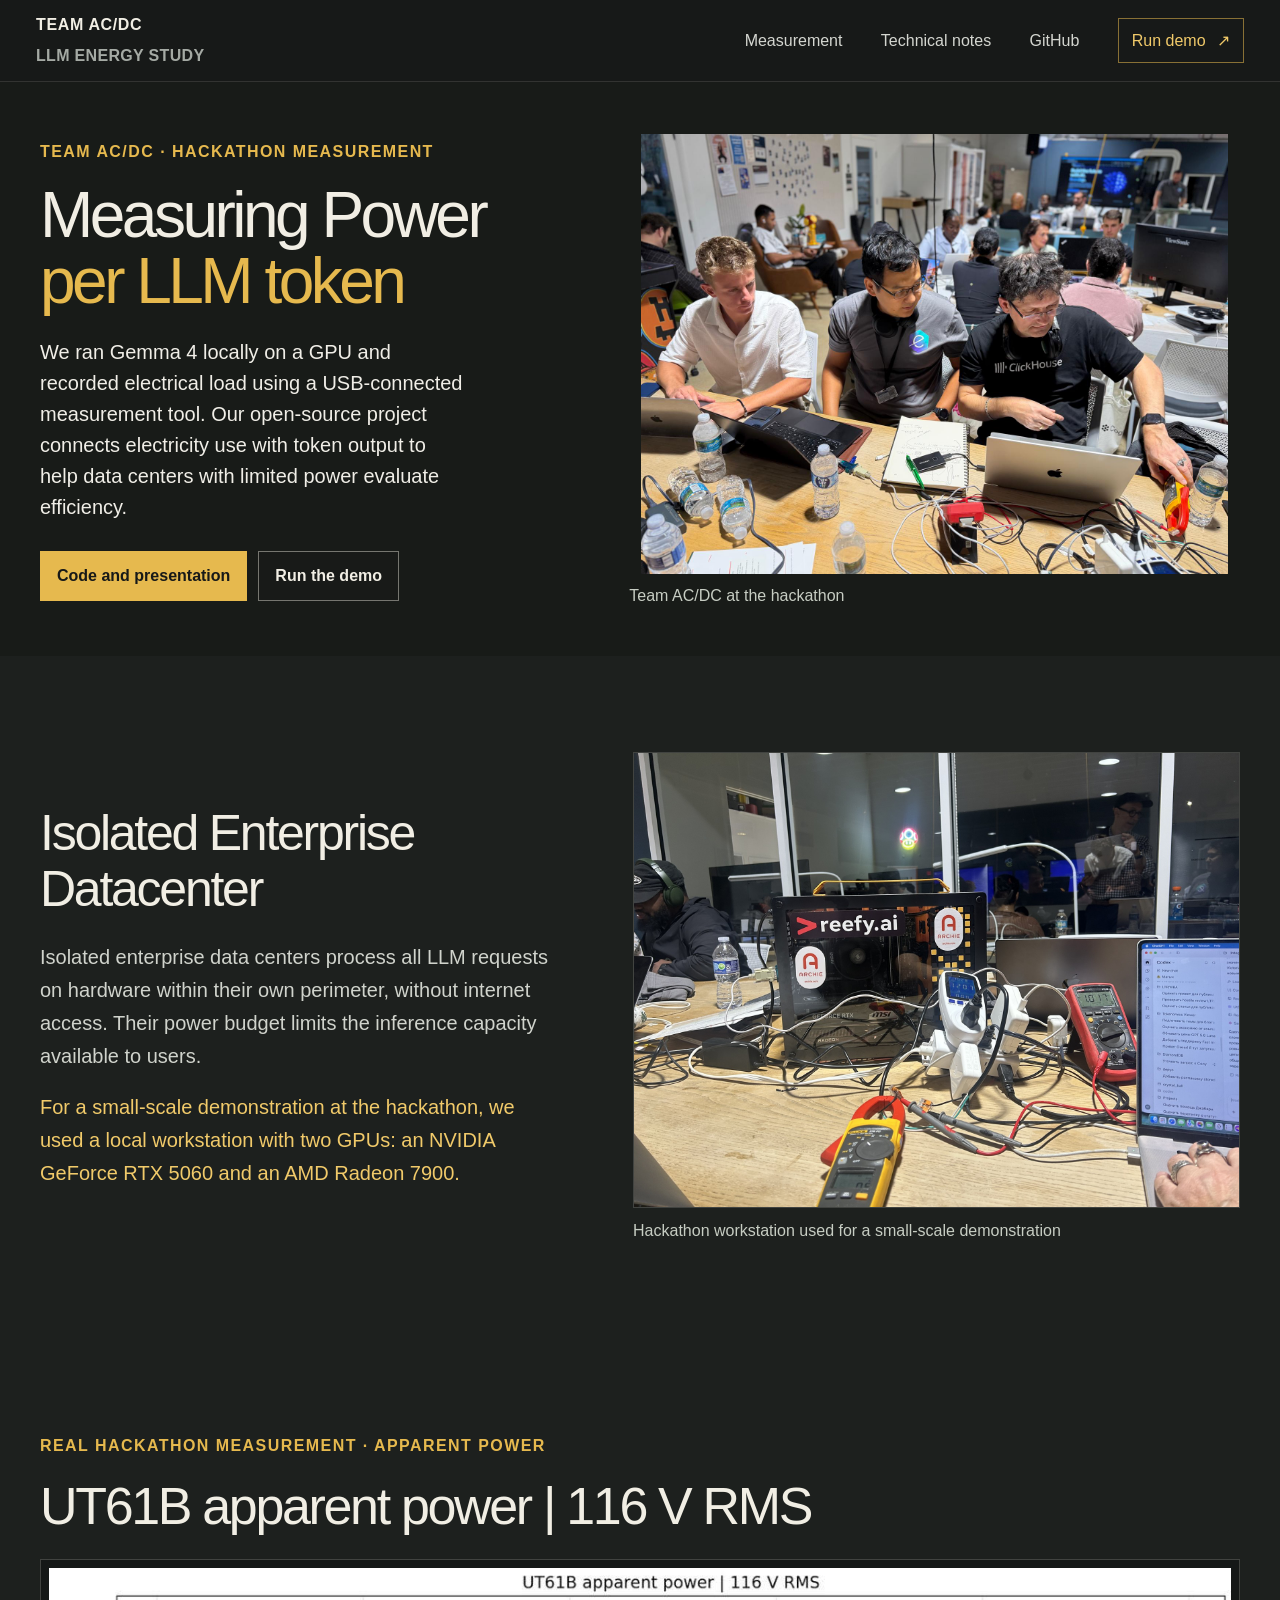
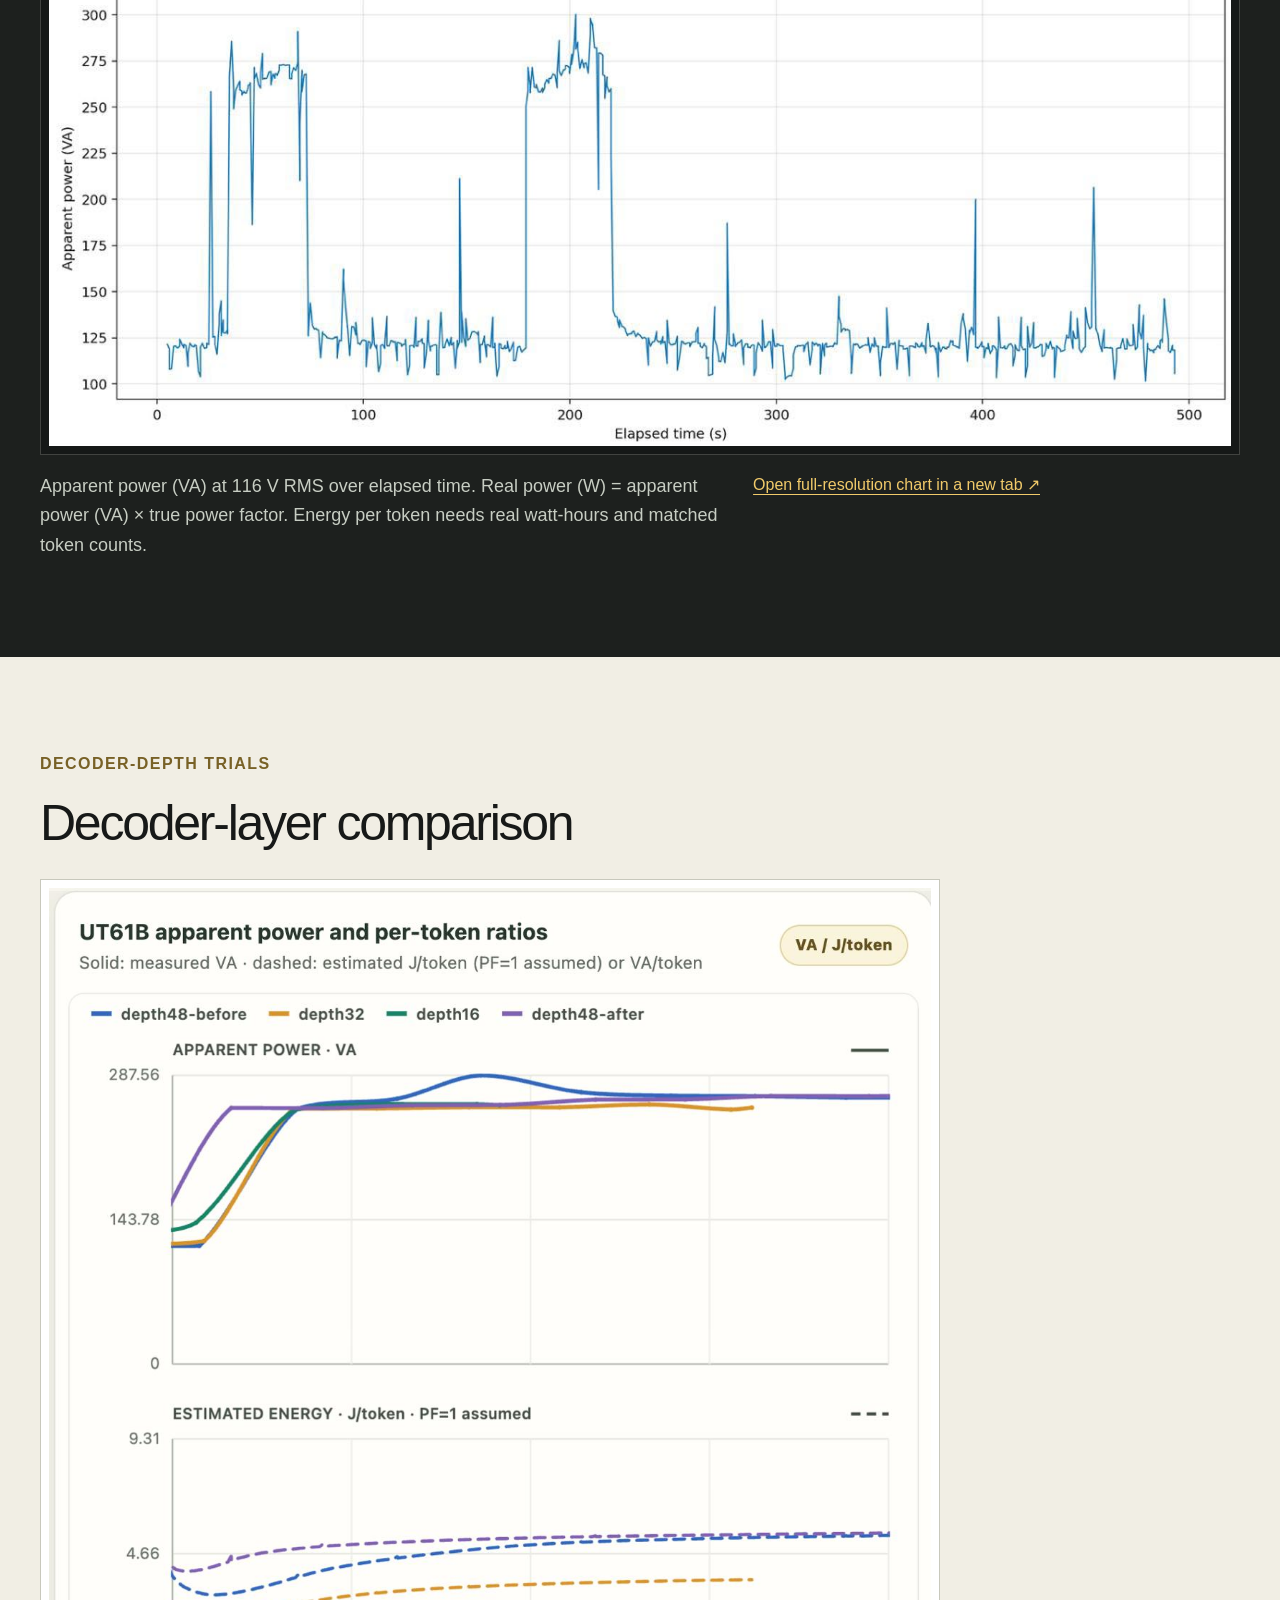
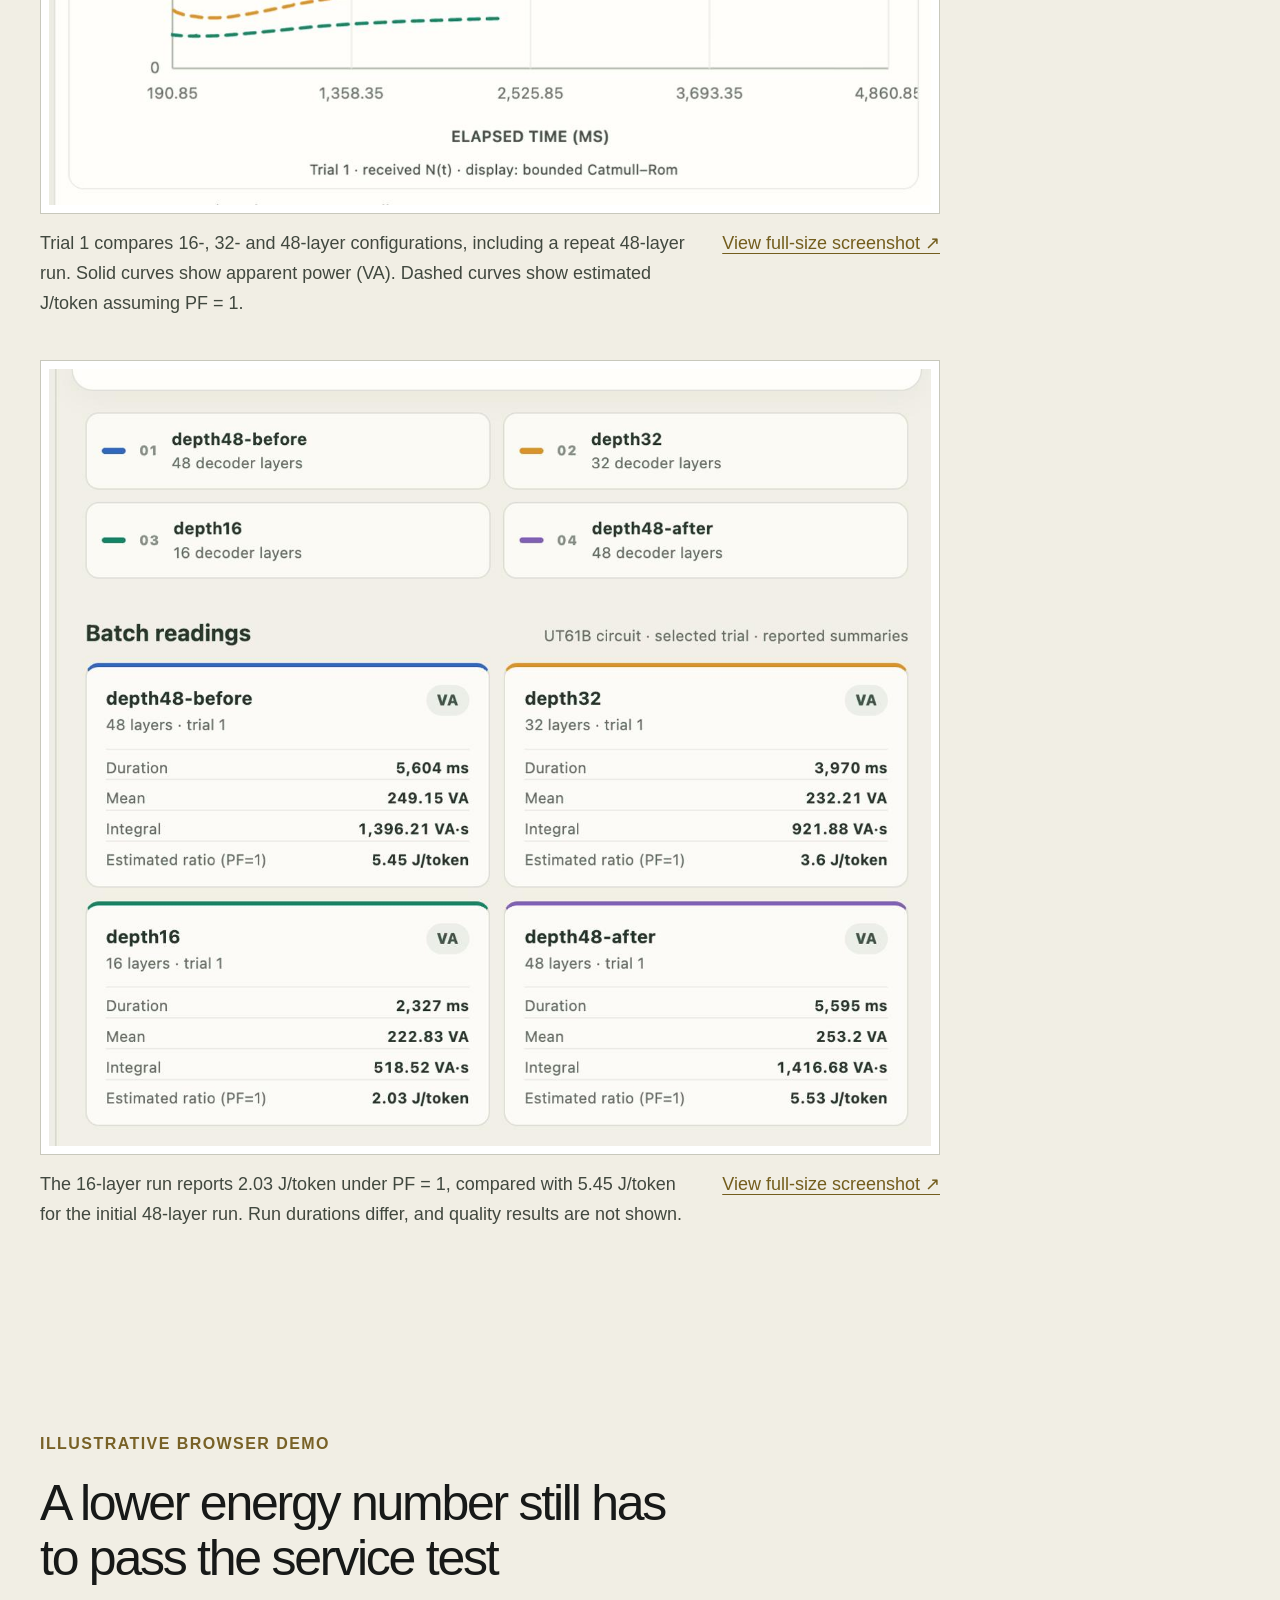
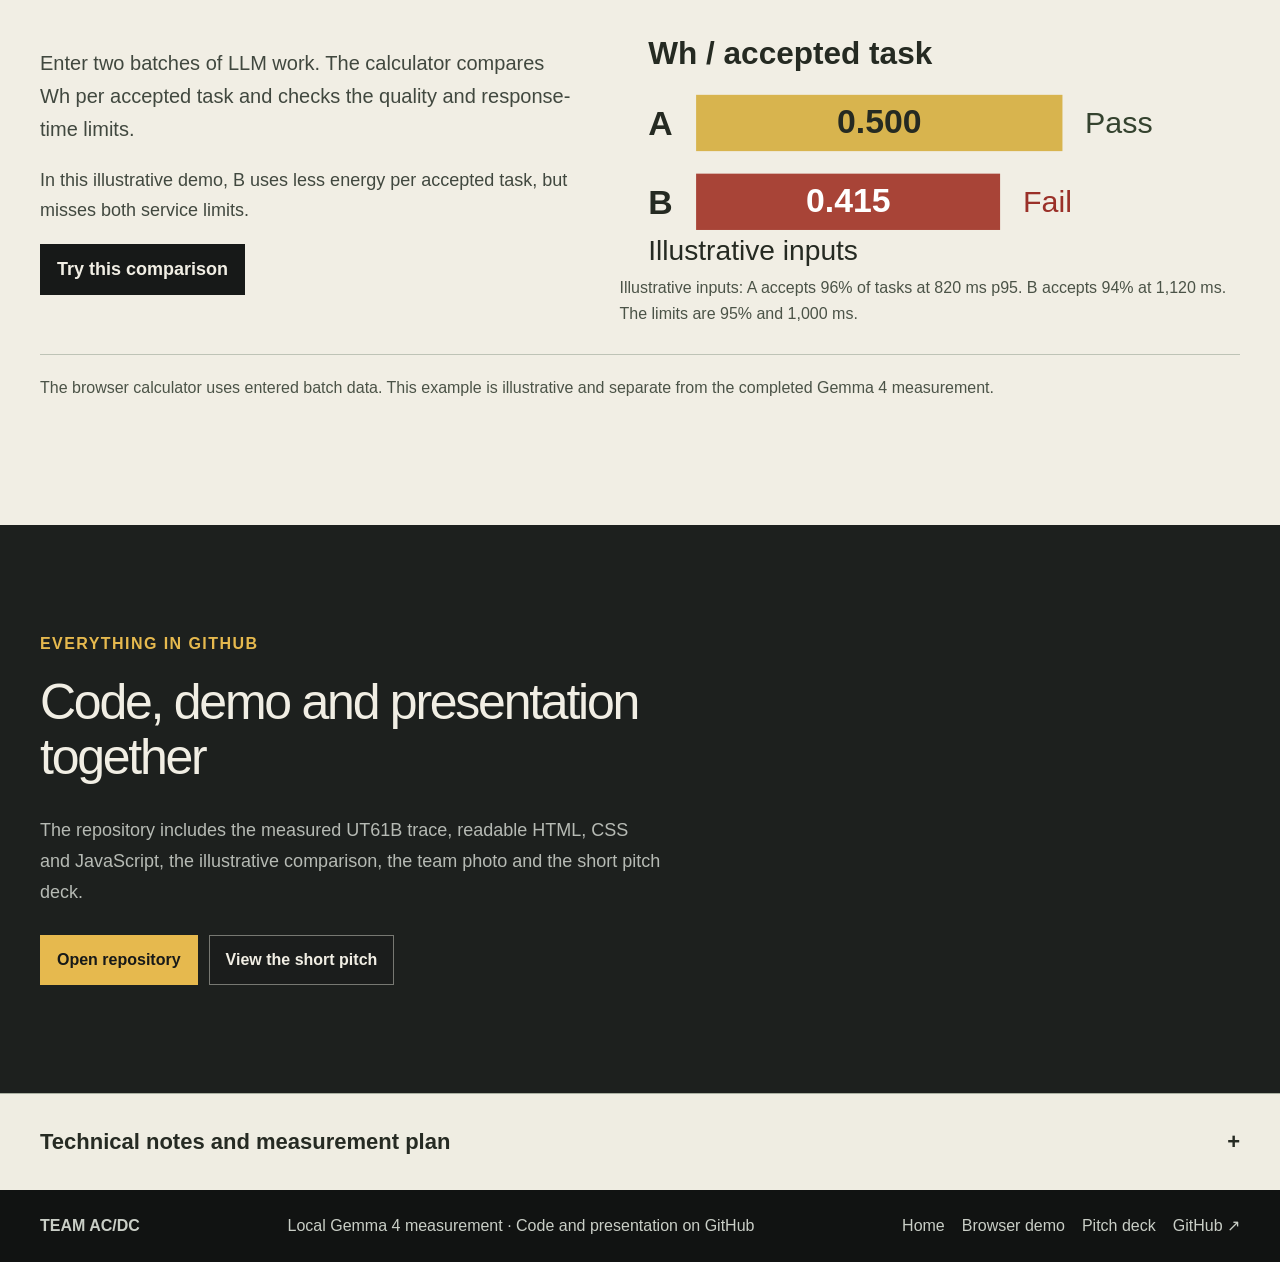
